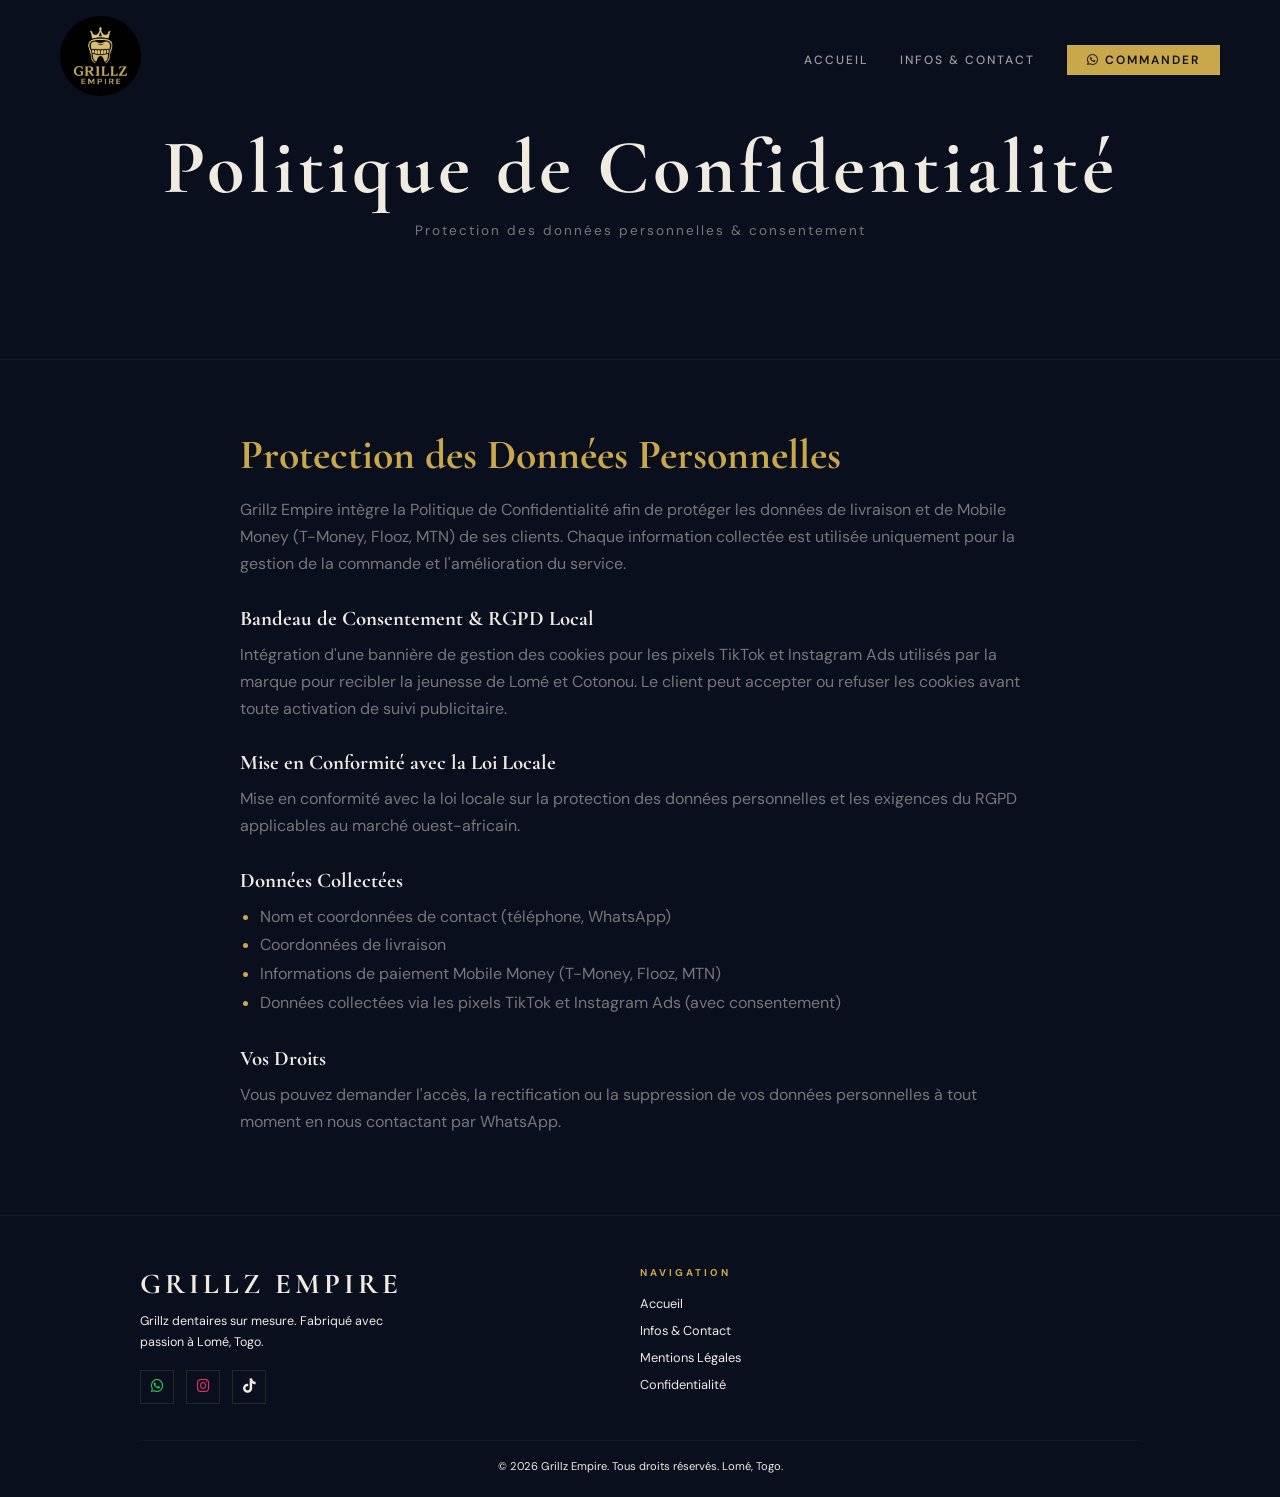
==== confidentialite.html @ 3dbfbb7f "Ajout pages legales et confidentialite + liens footer" ====
<!DOCTYPE html>
<html lang="fr">
<head>
  <meta charset="UTF-8">
  <meta name="viewport" content="width=device-width, initial-scale=1.0">
  <title>Politique de Confidentialité — Grillz Empire</title>
  <meta name="description" content="Politique de confidentialité et protection des données personnelles de Grillz Empire : données de livraison, Mobile Money (T-Money, Flooz, MTN), gestion des cookies et RGPD local.">
  <link rel="icon" type="image/webp" href="Nos-realisation/grillz-logo/logo.webp">
  <link href="https://fonts.googleapis.com/css2?family=Cormorant+Garamond:ital,wght@0,400;0,600;0,700;1,400&family=DM+Sans:wght@300;400;500;600&display=swap" rel="stylesheet">
  <link rel="stylesheet" href="https://cdnjs.cloudflare.com/ajax/libs/font-awesome/6.5.0/css/all.min.css">
  <link rel="stylesheet" href="style.css">
</head>
<body>

<nav id="navbar">
  <a href="index.html" class="nav-logo">
    <img src="Nos-realisation/grillz-logo/logo.webp" alt="Grillz Empire">
  </a>
  <ul class="nav-links">
    <li><a href="index.html">Accueil</a></li>
    <li><a href="contact.html">Infos &amp; Contact</a></li>
    <li><a href="https://wa.me/22871107392" class="nav-cta"><i class="fab fa-whatsapp"></i> Commander</a></li>
  </ul>
  <button class="hamburger" id="hamburger">
    <span></span><span></span><span></span>
  </button>
</nav>

<div class="mobile-menu" id="mobileMenu">
  <button class="mobile-close" id="mobileClose">&#10005;</button>
  <a href="index.html" class="mobile-link">Accueil</a>
  <a href="contact.html" class="mobile-link">Infos &amp; Contact</a>
  <a href="legal.html" class="mobile-link">Mentions Légales</a>
  <a href="confidentialite.html" class="mobile-link">Confidentialité</a>
  <a href="https://wa.me/22871107392" class="mobile-link">Commander</a>
</div>
<div class="mobile-overlay" id="mobileOverlay"></div>

<section class="page-hero">
  <div class="page-hero-content">
    <h1>Politique de Confidentialité</h1>
    <p>Protection des données personnelles &amp; consentement</p>
  </div>
</section>

<section class="legal-section">
  <div class="legal-inner">
    <div class="legal-block">
      <h2>Protection des Données Personnelles</h2>
      <p>Grillz Empire intègre la Politique de Confidentialité afin de protéger les données de livraison et de Mobile Money (T-Money, Flooz, MTN) de ses clients. Chaque information collectée est utilisée uniquement pour la gestion de la commande et l'amélioration du service.</p>

      <h3>Bandeau de Consentement &amp; RGPD Local</h3>
      <p>Intégration d'une bannière de gestion des cookies pour les pixels TikTok et Instagram Ads utilisés par la marque pour recibler la jeunesse de Lomé et Cotonou. Le client peut accepter ou refuser les cookies avant toute activation de suivi publicitaire.</p>

      <h3>Mise en Conformité avec la Loi Locale</h3>
      <p>Mise en conformité avec la loi locale sur la protection des données personnelles et les exigences du RGPD applicables au marché ouest-africain.</p>

      <h3>Données Collectées</h3>
      <ul class="legal-list">
        <li>Nom et coordonnées de contact (téléphone, WhatsApp)</li>
        <li>Coordonnées de livraison</li>
        <li>Informations de paiement Mobile Money (T-Money, Flooz, MTN)</li>
        <li>Données collectées via les pixels TikTok et Instagram Ads (avec consentement)</li>
      </ul>

      <h3>Vos Droits</h3>
      <p>Vous pouvez demander l'accès, la rectification ou la suppression de vos données personnelles à tout moment en nous contactant par WhatsApp.</p>
    </div>
  </div>
</section>

<footer>
  <div class="footer-inner">
    <div class="footer-brand">
      <span class="footer-logo">GRILLZ EMPIRE</span>
      <p>Grillz dentaires sur mesure. Fabriqué avec passion à Lomé, Togo.</p>
      <div class="footer-socials">
        <a href="https://wa.me/22871107392" target="_blank" aria-label="WhatsApp"><i class="fab fa-whatsapp"></i></a>
        <a href="https://www.instagram.com/grillz_empire" target="_blank" aria-label="Instagram"><i class="fab fa-instagram"></i></a>
        <a href="https://www.tiktok.com/@grillz.empire" target="_blank" aria-label="TikTok"><i class="fab fa-tiktok"></i></a>
      </div>
    </div>
    <div class="footer-nav">
      <h4>Navigation</h4>
      <a href="index.html">Accueil</a>
      <a href="contact.html">Infos &amp; Contact</a>
      <a href="legal.html">Mentions Légales</a>
      <a href="confidentialite.html">Confidentialité</a>
    </div>
  </div>
  <div class="footer-bottom">
    <p>© 2026 Grillz Empire. Tous droits réservés. Lomé, Togo.</p>
  </div>
</footer>

<script src="script.js"></script>
</body>
</html>
---- style.css ----
/* ============================================================
   GRILLZ EMPIRE — style.css
   ============================================================ */

:root {
  --gold:        #C9A84C;
  --gold-light:  #F0D080;
  --gold-dark:   #8B6914;
  --black:       #111111;
  --dark:        #181818;
  --dark2:       #202020;
  --dark3:       #272727;
  --white:       #F0EBE0;
  --grey:        #777;
  --grey2:       #444;
  --night-blue:  #0a0f1e;
  --night-blue2: #0d1428;
  --night-blue3: #111a30;
}

*, *::before, *::after { margin: 0; padding: 0; box-sizing: border-box; }
html { scroll-behavior: smooth; }
body { background: var(--black); color: var(--white); font-family: 'DM Sans', sans-serif; overflow-x: hidden; }
::-webkit-scrollbar { width: 3px; }
::-webkit-scrollbar-track { background: var(--black); }
::-webkit-scrollbar-thumb { background: var(--gold); }

/* ── NAV ── */
nav {
  position: fixed; top: 0; left: 0; right: 0; z-index: 1000;
  display: flex; align-items: center; justify-content: space-between;
  padding: 16px 60px; transition: all .4s;
}
nav.scrolled {
  background: rgba(10,15,30,.97);
  border-bottom: 1px solid rgba(201,168,76,.1);
  backdrop-filter: blur(12px);
  padding: 10px 60px;
}
.nav-logo img { height: 80px; width: auto; border-radius: 50%; }
.nav-links { display: flex; gap: 32px; list-style: none; }
.nav-links a {
  color: rgba(240,235,224,.65); text-decoration: none;
  font-size: .75rem; letter-spacing: 2px; text-transform: uppercase;
  font-weight: 500; transition: color .3s; position: relative; padding-bottom: 3px;
}
.nav-links a::after {
  content: ''; position: absolute; bottom: 0; left: 0;
  width: 0; height: 1px; background: var(--gold); transition: width .3s;
}
.nav-links a:hover, .nav-links a:hover::after { color: var(--gold); width: 100%; }
.nav-cta {
  background: var(--gold) !important; color: var(--black) !important;
  padding: 7px 20px !important; font-weight: 600 !important;
}
.nav-cta::after { display: none !important; }
.hamburger { display: none; flex-direction: column; gap: 5px; background: none; border: none; cursor: pointer; padding: 4px; z-index: 1001; }
.hamburger span { width: 22px; height: 2px; background: var(--gold); display: block; }

/* Mobile */
.mobile-menu {
  position: fixed; top: 0; right: -100%; width: 260px; height: 100vh;
  background: var(--night-blue2); z-index: 1100;
  display: flex; flex-direction: column; padding: 70px 36px 36px;
  gap: 24px; transition: right .4s cubic-bezier(.4,0,.2,1);
  border-left: 1px solid rgba(201,168,76,.08);
}
.mobile-menu.open { right: 0; }
.mobile-close { position: absolute; top: 18px; right: 18px; background: none; border: none; color: var(--grey); font-size: 1.1rem; cursor: pointer; }
.mobile-link { font-family: 'Cormorant Garamond', serif; font-size: 1.6rem; letter-spacing: 4px; color: var(--white); text-decoration: none; transition: color .3s; }
.mobile-link:hover { color: var(--gold); }
.mobile-overlay { position: fixed; inset: 0; background: rgba(0,0,0,.6); z-index: 1050; display: none; }
.mobile-overlay.show { display: block; }

/* ── HERO ── */
#hero {
  min-height: 100vh; display: flex; align-items: center; justify-content: center;
  position: relative; overflow: hidden; background: var(--black);
}
.hero-bg {
  position: absolute; inset: 0;
  background: radial-gradient(ellipse 70% 60% at 50% 55%, rgba(201,168,76,.07) 0%, transparent 70%);
}
.hero-video {
  position: absolute; inset: 0;
  width: 100%; height: 100%;
  object-fit: cover; z-index: 0;
  opacity: .45;
}
.hero-video-overlay {
  position: absolute; inset: 0; z-index: 1;
  background: linear-gradient(
    to bottom,
    rgba(17,17,17,.55) 0%,
    rgba(17,17,17,.35) 50%,
    rgba(17,17,17,.7) 100%
  );
}
#heroCanvas {
  position: absolute; inset: 0;
  width: 100%; height: 100%;
  pointer-events: none; z-index: 1;
}
.hero-particles { position: absolute; inset: 0; overflow: hidden; pointer-events: none; z-index: 1; }
.particle {
  position: absolute; border-radius: 50%; background: var(--gold); opacity: 0;
  animation: floatUp linear infinite;
}
@keyframes floatUp {
  0%   { transform: translateY(100vh) scale(0); opacity: 0; }
  10%  { opacity: .5; }
  90%  { opacity: .15; }
  100% { transform: translateY(-10vh) scale(1); opacity: 0; }
}
.hero-content { text-align: center; position: relative; z-index: 2; padding: 0 24px; max-width: 860px; }
.hero-tag {
  display: inline-block; font-size: .68rem; letter-spacing: 5px; text-transform: uppercase;
  color: var(--gold); margin-bottom: 20px; border: 1px solid rgba(201,168,76,.25); padding: 5px 18px;
  animation: fadeInDown .8s ease both;
}
.hero-title {
  font-family: 'Cormorant Garamond', serif; font-weight: 700;
  font-size: clamp(3.5rem, 12vw, 10rem);
  line-height: .9; letter-spacing: 2px; color: var(--white); margin-bottom: 18px;
}
.hero-title .line-1 {
  display: block;
  animation: slideInLeft .9s cubic-bezier(.16,1,.3,1) .2s both;
}
.hero-title span:not(.line-1) {
  background: linear-gradient(135deg, var(--gold-light), var(--gold), var(--gold-dark));
  -webkit-background-clip: text; -webkit-text-fill-color: transparent; display: block;
  animation: slideInRight .9s cubic-bezier(.16,1,.3,1) .35s both;
}

.hero-btns { display: flex; gap: 12px; justify-content: center; flex-wrap: wrap; margin-bottom: 32px; animation: fadeInUp .8s ease .65s both; }
.hero-badges { display: flex; gap: 12px; justify-content: center; flex-wrap: wrap; animation: fadeInUp .8s ease .8s both; }
.hero-badge {
  font-size: .65rem; letter-spacing: 1.5px; color: rgba(201,168,76,.7);
  border: 1px solid rgba(201,168,76,.15); padding: 5px 14px;
}
@keyframes fadeInDown { from{opacity:0;transform:translateY(-20px)} to{opacity:1;transform:translateY(0)} }
@keyframes fadeInUp   { from{opacity:0;transform:translateY(20px)}  to{opacity:1;transform:translateY(0)} }
@keyframes slideInLeft  { from{opacity:0;transform:translateX(-40px)} to{opacity:1;transform:translateX(0)} }
@keyframes slideInRight { from{opacity:0;transform:translateX(40px)}  to{opacity:1;transform:translateX(0)} }
.hero-scroll { position: absolute; bottom: 28px; left: 50%; transform: translateX(-50%); }
.scroll-dot { width: 5px; height: 5px; border-radius: 50%; background: var(--gold); animation: scrollBounce 2s ease infinite; }
@keyframes scrollBounce { 0%,100%{transform:translateY(0);opacity:.4} 50%{transform:translateY(10px);opacity:1} }

/* ── BOUTONS ── */
.btn-gold {
  display: inline-flex; align-items: center; gap: 8px;
  background: linear-gradient(135deg, var(--gold), var(--gold-dark));
  color: var(--black); border: none; padding: 14px 32px;
  font-size: .78rem; font-weight: 700; letter-spacing: 2px; text-transform: uppercase;
  text-decoration: none; cursor: pointer; transition: all .3s;
  clip-path: polygon(6px 0%, 100% 0%, calc(100% - 6px) 100%, 0% 100%);
}
.btn-gold:hover { transform: translateY(-2px); box-shadow: 0 10px 35px rgba(201,168,76,.3); }
.btn-outline {
  display: inline-flex; align-items: center; gap: 8px;
  border: 1px solid rgba(201,168,76,.4); color: var(--gold);
  padding: 14px 32px; font-size: .78rem; font-weight: 500;
  letter-spacing: 2px; text-transform: uppercase; text-decoration: none;
  cursor: pointer; transition: all .3s; background: transparent;
  clip-path: polygon(6px 0%, 100% 0%, calc(100% - 6px) 100%, 0% 100%);
}
.btn-outline:hover { background: rgba(201,168,76,.07); transform: translateY(-2px); }
.btn-full { width: 100%; justify-content: center; }

/* ── STATS ── */
#stats {
  padding: 44px 60px;
  background: var(--night-blue);
  border-top: 1px solid rgba(201,168,76,.08);
  border-bottom: 1px solid rgba(201,168,76,.08);
}
.stats-grid { display: grid; grid-template-columns: repeat(4,1fr); gap: 16px; max-width: 900px; margin: 0 auto; text-align: center; }
.stat-item { padding: 12px; }
.stat-num {
  font-family: 'Cormorant Garamond', serif; font-weight: 700; font-size: clamp(2.2rem,5vw,3.5rem);
  background: linear-gradient(135deg, var(--gold-light), var(--gold));
  -webkit-background-clip: text; -webkit-text-fill-color: transparent;
}
.stat-suf { font-family: 'Cormorant Garamond', serif; font-size: 1.3rem; color: var(--gold); margin-left: 2px; }
.stat-item p { color: var(--grey); font-size: .7rem; letter-spacing: 2px; text-transform: uppercase; margin-top: 5px; }

/* ── SECTIONS COMMUNES ── */
section { padding: 90px 60px; }
.section-header { text-align: center; margin-bottom: 50px; }
.section-tag { font-size: .62rem; letter-spacing: 5px; text-transform: uppercase; color: var(--gold); display: block; margin-bottom: 10px; }
.section-header h2 { font-family: 'Cormorant Garamond', serif; font-weight: 700; font-size: clamp(2.2rem,6vw,4.5rem); letter-spacing: 3px; line-height: 1; margin-bottom: 12px; }
.section-desc { color: var(--grey); font-size: .88rem; line-height: 1.7; margin-bottom: 18px; }
.gold-bar { width: 44px; height: 2px; background: linear-gradient(to right, var(--gold), transparent); margin: 0 auto; }

/* ── RÉALISATIONS ── */
#realisations { background: var(--night-blue2); }
.filter-tabs { display: flex; justify-content: center; gap: 8px; flex-wrap: wrap; margin-bottom: 36px; }
.tab {
  background: transparent; border: 1px solid rgba(201,168,76,.18);
  color: var(--grey); padding: 6px 18px; font-size: .7rem; letter-spacing: 2px;
  text-transform: uppercase; cursor: pointer; transition: all .3s; font-family: 'DM Sans', sans-serif;
}
.tab.active, .tab:hover { background: var(--gold); color: var(--black); border-color: var(--gold); }

/* Slider galerie */
.gallery-slider-wrap {
  overflow: hidden;
  position: relative;
  margin: 0 auto;
  max-width: 1100px;
  display: flex;
  flex-direction: column;
  gap: 8px;
}
.gallery-slider-wrap::before,
.gallery-slider-wrap::after {
  content: ''; position: absolute; top: 0; bottom: 0; width: 60px; z-index: 2; pointer-events: none;
}
.gallery-slider-wrap::before { left: 0; background: linear-gradient(to right, var(--night-blue2), transparent); }
.gallery-slider-wrap::after  { right: 0; background: linear-gradient(to left, var(--night-blue2), transparent); }

.gallery-track {
  display: flex;
  gap: 6px;
  width: max-content;
  animation: slideGallery 45s linear infinite;
}
.gallery-track-right { animation: slideGalleryReverse 45s linear infinite; }
.gallery-track:hover { animation-play-state: paused; }
@keyframes slideGallery {
  0%   { transform: translateX(0); }
  100% { transform: translateX(-50%); }
}
@keyframes slideGalleryReverse {
  0%   { transform: translateX(-50%); }
  100% { transform: translateX(0); }
}
.gallery-item {
  position: relative; overflow: hidden;
  width: 220px; height: 180px;
  flex-shrink: 0;
  background: var(--dark3); cursor: pointer;
}
.gallery-item img { width: 100%; height: 100%; object-fit: cover; transition: transform .5s; display: block; }
.gallery-item img.broken { display: none; }
.gallery-item-tall img { object-fit: contain; background: var(--dark3); }
.gallery-item:hover img { transform: scale(1.06); }
.gallery-overlay {
  position: absolute; inset: 0;
  background: linear-gradient(to top, rgba(8,8,8,.85) 0%, transparent 55%);
  opacity: 0; transition: opacity .4s; display: flex; align-items: flex-end; padding: 12px;
}
.gallery-item:hover .gallery-overlay { opacity: 1; }
.gallery-overlay h4 { font-family: 'Cormorant Garamond', serif; font-size: .95rem; letter-spacing: 2px; }
.gallery-overlay p { font-size: .65rem; color: var(--gold); }
.gallery-tag { position: absolute; top: 8px; left: 8px; color: var(--black); font-size: .55rem; font-weight: 700; letter-spacing: 2px; padding: 2px 7px; text-transform: uppercase; }
.gallery-tag-chrome { background: none; color: var(--white); }
.gallery-tag-gold   { background: none; color: var(--white); }
.gallery-tag-custom { background: none; color: var(--white); }
.gallery-placeholder { width: 100%; height: 100%; display: flex; align-items: center; justify-content: center; flex-direction: column; gap: 8px; background: var(--dark3); }
.gallery-placeholder span { font-size: 2rem; opacity: .2; }
.gallery-placeholder p { font-size: .62rem; color: var(--grey2); letter-spacing: 2px; text-transform: uppercase; }
.realisations-cta { text-align: center; margin-top: 40px; }

/* Grille "Voir plus" */
.gallery-toggle { text-align: center; margin-top: 24px; }
.gallery-grid {
  display: grid;
  grid-template-columns: repeat(3,1fr);
  gap: 3px;
  max-width: 1000px;
  margin: 24px auto 0;
}
.gallery-grid .gallery-item {
  width: 100%; height: auto;
  aspect-ratio: 4/3;
}

/* ── PROCESS ── */
#process { background: var(--night-blue); }
.process-steps {
  display: flex; align-items: flex-start; justify-content: center;
  gap: 0; max-width: 1100px; margin: 0 auto 40px; flex-wrap: wrap;
}
.process-step {
  flex: 1; min-width: 200px; text-align: center; padding: 32px 20px;
  background: var(--night-blue3); border: 1px solid rgba(201,168,76,.07);
  position: relative; transition: border-color .3s;
}
.process-step:hover { border-color: rgba(201,168,76,.25); }
.step-icon { font-size: 2rem; margin-bottom: 10px; }
.step-num-big {
  font-family: 'Cormorant Garamond', serif; font-size: 3.5rem;
  color: rgba(201,168,76,.1); line-height: 1; margin-bottom: 10px;
}
.process-step h3 { font-size: .85rem; font-weight: 600; letter-spacing: 1px; margin-bottom: 10px; color: var(--gold); }
.process-step p { font-size: .8rem; color: var(--grey); line-height: 1.6; }
.process-arrow { font-size: 1.5rem; color: rgba(201,168,76,.3); align-self: center; padding: 0 4px; }
.process-cta { text-align: center; }

/* ── PRIX ── */
#prix { background: var(--night-blue3); }
.prix-grid { display: grid; grid-template-columns: repeat(3,1fr); gap: 20px; max-width: 1000px; margin: 0 auto 20px; }
.prix-card {
  background: var(--night-blue2); border: 1px solid rgba(201,168,76,.1);
  padding: 36px 28px; text-align: center; position: relative;
  transition: all .3s; display: flex; flex-direction: column; gap: 20px;
}
.prix-card:hover { border-color: rgba(201,168,76,.3); transform: translateY(-4px); }
.prix-card-featured {
  border-color: rgba(201,168,76,.4);
  background: var(--night-blue);
  transform: scale(1.03);
}
.prix-card-featured:hover { transform: scale(1.03) translateY(-4px); }
.prix-badge {
  position: absolute; top: -12px; left: 50%; transform: translateX(-50%);
  background: var(--gold); color: var(--black);
  font-size: .65rem; font-weight: 700; letter-spacing: 2px; padding: 4px 14px;
  white-space: nowrap;
}
.prix-icon { font-size: 2.2rem; }
.prix-card h3 { font-family: 'Cormorant Garamond', serif; font-weight: 700; font-size: 1.6rem; letter-spacing: 3px; }
.prix-amount { display: flex; flex-direction: column; align-items: center; gap: 2px; }
.prix-from { font-size: .65rem; color: var(--grey); letter-spacing: 2px; text-transform: uppercase; }
.prix-val {
  font-family: 'Cormorant Garamond', serif; font-weight: 700; font-size: 3rem; letter-spacing: 2px;
  background: linear-gradient(135deg, var(--gold-light), var(--gold));
  -webkit-background-clip: text; -webkit-text-fill-color: transparent;
}
.prix-currency { font-size: .75rem; color: var(--gold); letter-spacing: 2px; }
.prix-features { list-style: none; display: flex; flex-direction: column; gap: 8px; flex: 1; }
.prix-features li { font-size: .8rem; color: var(--grey); }
.prix-note { text-align: center; font-size: .75rem; color: var(--grey2); max-width: 600px; margin: 0 auto; }

/* ── AVIS ── */
#avis { background: var(--night-blue2); }
.avis-rating { display: flex; align-items: center; gap: 8px; justify-content: center; margin-top: 12px; }
.avis-rating .stars { color: var(--gold); font-size: 1rem; }
.avis-rating strong { font-size: .95rem; }
.avis-rating span { color: var(--grey); font-size: .78rem; }
.reviews-wrapper { overflow: hidden; position: relative; margin-top: 40px; }
.reviews-wrapper::before,
.reviews-wrapper::after { content: ''; position: absolute; top: 0; bottom: 0; width: 80px; z-index: 2; pointer-events: none; }
.reviews-wrapper::before { left: 0; background: linear-gradient(to right, var(--night-blue2), transparent); }
.reviews-wrapper::after  { right: 0; background: linear-gradient(to left, var(--night-blue2), transparent); }
.reviews-track { display: flex; gap: 18px; width: max-content; animation: scrollReviews 35s linear infinite; }
.reviews-track:hover { animation-play-state: paused; }
@keyframes scrollReviews { 0%{transform:translateX(0)} 100%{transform:translateX(-50%)} }
.review-card {
  background: var(--night-blue3); border: 1px solid rgba(201,168,76,.07);
  padding: 22px; width: 290px; flex-shrink: 0; transition: border-color .3s;
}
.review-card:hover { border-color: rgba(201,168,76,.2); }
.review-stars { color: var(--gold); font-size: .85rem; margin-bottom: 10px; }
.review-text { font-family: 'Cormorant Garamond', serif; font-style: italic; font-size: .82rem; line-height: 1.7; color: #bbb; margin-bottom: 14px; }
.review-author { display: flex; align-items: center; gap: 10px; }
.review-avatar { width: 34px; height: 34px; border-radius: 50%; background: linear-gradient(135deg, var(--gold-dark), var(--gold)); display: flex; align-items: center; justify-content: center; font-family: 'Cormorant Garamond', serif; font-size: .95rem; color: var(--black); }
.review-name { font-size: .8rem; font-weight: 600; }
.review-loc  { font-size: .68rem; color: var(--grey); }

/* ── CONTACT ── */
#contact {
  background:
    linear-gradient(to bottom, rgba(10,15,30,.82) 0%, rgba(10,15,30,.88) 100%),
    url('Nos-realisation/video/contact.webp') center/cover no-repeat;
  position: relative;
}
.contact-layout { max-width: 1000px; margin: 0 auto; display: grid; grid-template-columns: 1.2fr 1fr; gap: 60px; }
.contact-main { display: flex; flex-direction: column; gap: 12px; }
.contact-big-btn {
  display: flex; align-items: center; gap: 16px;
  text-decoration: none; color: var(--white);
  padding: 20px 24px; border: 1px solid rgba(201,168,76,.15);
  transition: all .3s; background: var(--night-blue3);
}
.contact-big-btn:hover { border-color: var(--gold); background: var(--night-blue2); transform: translateX(4px); }
.contact-big-btn i { font-size: 1.6rem; color: #25d366; min-width: 28px; }
.contact-insta i { color: #e1306c; }
.contact-tiktok i { color: var(--white); }
.contact-big-btn strong { display: block; font-size: .88rem; margin-bottom: 3px; }
.contact-big-btn span { font-size: .75rem; color: var(--grey); }
.contact-big-btn .arrow { margin-left: auto; color: var(--grey); font-size: .9rem; }
.contact-info { display: flex; flex-direction: column; gap: 20px; }
.contact-info-item { display: flex; align-items: flex-start; gap: 14px; }
.contact-info-item span { font-size: 1.2rem; min-width: 26px; }
.contact-info-item strong { display: block; font-size: .82rem; margin-bottom: 3px; }
.contact-info-item p { font-size: .8rem; color: var(--grey); }
.contact-info-item small { font-size: .7rem; color: var(--grey2); }
.map-wrap {
  margin-top: 12px;
  border: 1px solid rgba(201,168,76,.15);
  overflow: hidden;
  width: 100%;
  max-width: 100%;
}
.map-wrap iframe {
  display: block;
  filter: grayscale(30%) contrast(1.1);
  width: 100% !important;
  max-width: 100%;
  height: 200px;
}

/* ── FOOTER ── */
footer { background: var(--night-blue); border-top: 1px solid rgba(201,168,76,.08); padding: 50px 60px 24px; }
.footer-inner { display: grid; grid-template-columns: 2fr 1fr 1fr; gap: 50px; max-width: 1000px; margin: 0 auto 36px; }
.footer-logo { font-family: 'Cormorant Garamond', serif; font-weight: 700; font-size: 1.8rem; letter-spacing: 4px; color: var(--white); display: block; margin-bottom: 10px; }
.footer-brand p { color: var(--white); font-size: .78rem; line-height: 1.7; max-width: 260px; margin-bottom: 16px; }
.footer-socials { display: flex; gap: 12px; }
.footer-socials a { width: 34px; height: 34px; border: 1px solid rgba(201,168,76,.15); display: flex; align-items: center; justify-content: center; text-decoration: none; font-size: .9rem; transition: all .3s; }
.footer-socials a:nth-child(1) { color: #25d366; }
.footer-socials a:nth-child(2) { color: #e1306c; }
.footer-socials a:nth-child(3) { color: var(--white); }
.footer-socials a:hover { border-color: var(--gold); color: var(--gold); }
.footer-nav { display: flex; flex-direction: column; gap: 10px; }
.footer-nav h4 { font-size: .62rem; letter-spacing: 3px; text-transform: uppercase; color: var(--gold); margin-bottom: 6px; }
.footer-nav a { text-decoration: none; color: var(--white); font-size: .8rem; transition: color .3s; }
.footer-nav a:hover { color: var(--gold); }
.footer-bottom { border-top: 1px solid rgba(201,168,76,.06); padding-top: 18px; text-align: center; max-width: 1000px; margin: 0 auto; }
.footer-bottom p { color: var(--white); font-size: .7rem; }

/* ── COLLABORATION ── */
#collab { background: var(--night-blue3); }
.collab-grid {
  display: grid; grid-template-columns: repeat(4,1fr);
  gap: 16px; max-width: 1000px; margin: 0 auto 40px;
}
.collab-card {
  background: var(--night-blue2); border: 1px solid rgba(201,168,76,.08);
  padding: 28px 20px; text-align: center; transition: all .3s;
}
.collab-card:hover { border-color: rgba(201,168,76,.3); transform: translateY(-4px); }
.collab-icon { font-size: 2rem; margin-bottom: 14px; }
.collab-card h3 { font-family: 'Cormorant Garamond', serif; font-weight: 700; font-size: 1.1rem; letter-spacing: 2px; color: var(--gold); margin-bottom: 10px; }
.collab-card p { font-size: .8rem; color: var(--grey); line-height: 1.6; }
.collab-cta { text-align: center; }
.collab-cta p { color: var(--grey); font-size: .85rem; margin-bottom: 16px; }

/* ── COLLAB FORM + VISUAL ── */
.collab-form-section {
  display: grid;
  grid-template-columns: 1fr 1.6fr;
  gap: 60px;
  max-width: 1000px;
  margin: 50px auto 0;
  align-items: center;
}

/* Image rotative */
.collab-visual {
  display: flex;
  flex-direction: column;
  align-items: center;
  gap: 18px;
}
.collab-spin-wrap {
  position: relative;
  width: 260px;
  height: 260px;
  display: flex;
  align-items: center;
  justify-content: center;
}
.collab-spin-ring {
  position: absolute;
  inset: 0;
  border-radius: 50%;
  border: 2px solid transparent;
  border-top-color: var(--gold);
  border-right-color: rgba(201,168,76,.3);
  animation: spinRing 4s linear infinite;
}
.collab-spin-ring::before {
  content: '';
  position: absolute;
  inset: 10px;
  border-radius: 50%;
  border: 1px solid transparent;
  border-bottom-color: var(--gold-light);
  border-left-color: rgba(201,168,76,.2);
  animation: spinRing 6s linear infinite reverse;
}
@keyframes spinRing {
  from { transform: rotate(0deg); }
  to   { transform: rotate(360deg); }
}
.collab-spin-img {
  width: 200px;
  height: 200px;
  object-fit: cover;
  border-radius: 50%;
  border: 2px solid rgba(201,168,76,.25);
  animation: floatImg 4s ease-in-out infinite;
  box-shadow: 0 0 40px rgba(201,168,76,.15);
}
@keyframes floatImg {
  0%, 100% { transform: translateY(0); }
  50%       { transform: translateY(-10px); }
}
.collab-visual-label {
  font-size: .65rem;
  letter-spacing: 4px;
  text-transform: uppercase;
  color: var(--gold);
  opacity: .7;
}

/* Formulaire */
.collab-form-wrap {
  background: var(--night-blue2);
  border: 1px solid rgba(201,168,76,.1);
  padding: 36px 32px;
}
.collab-form-title {
  font-family: 'Cormorant Garamond', serif; font-weight: 700;
  font-size: 1.8rem;
  letter-spacing: 3px;
  color: var(--white);
  margin-bottom: 6px;
}
.collab-form-sub {
  font-size: .78rem;
  color: var(--grey);
  margin-bottom: 24px;
}
.collab-form { display: flex; flex-direction: column; gap: 16px; }
.collab-form-row { display: grid; grid-template-columns: 1fr 1fr; gap: 14px; }
.collab-field { display: flex; flex-direction: column; gap: 6px; }
.collab-field label {
  font-size: .65rem;
  letter-spacing: 2px;
  text-transform: uppercase;
  color: var(--gold);
}
.collab-field input,
.collab-field select,
.collab-field textarea {
  background: var(--night-blue);
  border: 1px solid rgba(201,168,76,.15);
  color: var(--white);
  padding: 11px 14px;
  font-size: .82rem;
  font-family: 'DM Sans', sans-serif;
  outline: none;
  transition: border-color .3s;
  resize: none;
  appearance: none;
}
.collab-field input::placeholder,
.collab-field textarea::placeholder { color: var(--grey2); }
.collab-field input:focus,
.collab-field select:focus,
.collab-field textarea:focus { border-color: rgba(201,168,76,.5); }
.collab-field select option { background: var(--night-blue); color: var(--white); }
.collab-submit { width: 100%; justify-content: center; margin-top: 4px; }

/* ── LIGHTBOX ── */
.lightbox {
  position: fixed; inset: 0; z-index: 6000;
  background: rgba(0,0,0,.92);
  display: flex; align-items: center; justify-content: center;
  opacity: 0; pointer-events: none; transition: opacity .3s;
  padding: 40px;
}
.lightbox.open { opacity: 1; pointer-events: auto; }
.lightbox-close {
  position: absolute; top: 20px; right: 28px;
  background: none; border: none; color: var(--grey); font-size: 1.6rem;
  cursor: pointer; z-index: 10; transition: color .3s;
}
.lightbox-close:hover { color: var(--white); }
.lightbox-content {
  display: flex; gap: 36px; align-items: center;
  max-width: 900px; width: 100%;
}
.lightbox-image-wrap {
  flex: 1; min-width: 0;
  max-height: 75vh; overflow: hidden;
  border: 1px solid rgba(201,168,76,.15);
  position: relative;
}
.lightbox-image-wrap img {
  width: 100%; height: 100%; object-fit: contain; display: block;
  transition: transform .2s ease;
  cursor: zoom-in;
  user-select: none;
  -webkit-user-drag: none;
}
.lightbox-info { flex: 0 0 220px; }
.lightbox-tag {
  display: inline-block; font-size: .6rem; letter-spacing: 2px; text-transform: uppercase;
  font-weight: 700; padding: 3px 10px; margin-bottom: 12px;
}
.lightbox-tag.chrome { background: #C0C0C0; color: #000; }
.lightbox-tag.gold   { background: var(--gold); color: #000; }
.lightbox-tag.custom { background: #555; color: var(--white); }
.lightbox-info h3 { font-family: 'Cormorant Garamond', serif; font-size: 1.6rem; letter-spacing: 2px; margin-bottom: 8px; }
.lightbox-info p { color: var(--grey); font-size: .85rem; line-height: 1.6; }
.lightbox-counter { display: block; margin-top: 16px; font-size: .75rem; color: var(--grey2); letter-spacing: 2px; }
.lightbox-arrow {
  position: absolute; top: 50%; transform: translateY(-50%);
  background: rgba(201,168,76,.1); border: 1px solid rgba(201,168,76,.2);
  color: var(--gold); font-size: 2.2rem; width: 48px; height: 48px;
  display: flex; align-items: center; justify-content: center;
  cursor: pointer; z-index: 10; transition: all .3s; font-family: serif;
}
.lightbox-arrow:hover { background: rgba(201,168,76,.2); border-color: var(--gold); }
.lightbox-prev { left: 16px; }
.lightbox-next { right: 16px; }

@media (max-width: 768px) {
  .lightbox { padding: 20px; }
  .lightbox-content { flex-direction: column; gap: 20px; }
  .lightbox-info { flex: none; width: 100%; text-align: center; }
  .lightbox-image-wrap { max-height: 55vh; width: 100%; }
}

/* ── BOUTON WHATSAPP FLOTTANT ── */
.wa-float {
  position: fixed; bottom: 28px; left: 28px; z-index: 4000;
  width: 56px; height: 56px; border-radius: 50%;
  background: #25d366;
  display: flex; align-items: center; justify-content: center;
  font-size: 1.6rem; color: #fff; text-decoration: none;
  box-shadow: 0 4px 20px rgba(37,211,102,.4);
  transition: all .3s; animation: waPulse 2s ease infinite;
}
.wa-float:hover { transform: scale(1.1); box-shadow: 0 6px 28px rgba(37,211,102,.6); }
@keyframes waPulse {
  0%,100% { box-shadow: 0 4px 20px rgba(37,211,102,.4); }
  50%      { box-shadow: 0 4px 30px rgba(37,211,102,.7); }
}

/* ── COOKIE BANNER ── */
.cookie-banner {
  position: fixed;
  bottom: 0;
  left: 0;
  right: 0;
  z-index: 9999;
  background: var(--night-blue3);
  border-top: 1px solid rgba(201,168,76,.12);
  padding: 14px 24px;
  display: flex;
  align-items: center;
  justify-content: center;
  gap: 18px;
  flex-wrap: wrap;
  transform: translateY(100%);
  transition: transform .4s ease;
}
.cookie-banner.show { transform: translateY(0); }
.cookie-banner p {
  color: var(--grey);
  font-size: .78rem;
  line-height: 1.5;
  margin: 0;
}
.cookie-btns { display: flex; gap: 8px; flex-shrink: 0; }
.cookie-btn {
  padding: 7px 18px;
  font-size: .72rem;
  font-weight: 600;
  letter-spacing: 1px;
  text-transform: uppercase;
  border: none;
  cursor: pointer;
  font-family: 'DM Sans', sans-serif;
  transition: all .3s;
}
.cookie-accept { background: var(--gold); color: var(--black); }
.cookie-accept:hover { background: var(--gold-light); }
.cookie-refuse { background: transparent; color: var(--grey); border: 1px solid var(--grey2); }
.cookie-refuse:hover { color: var(--white); border-color: var(--grey); }

/* ── TOAST ── */
.toast { position: fixed; bottom: 24px; right: 24px; z-index: 5000; background: var(--gold); color: var(--black); padding: 11px 20px; font-weight: 700; font-size: .78rem; letter-spacing: 1px; transform: translateY(70px); opacity: 0; transition: all .4s cubic-bezier(.34,1.56,.64,1); }
.toast.show { transform: translateY(0); opacity: 1; }

/* ── PAGE HERO (pages secondaires) ── */
.page-hero {
  min-height: 40vh; display: flex; align-items: center; justify-content: center;
  text-align: center; background: var(--night-blue);
  border-bottom: 1px solid rgba(201,168,76,.08);
}
.page-hero h1 {
  font-family: 'Cormorant Garamond', serif;
  font-size: clamp(2.5rem, 6vw, 5rem); font-weight: 700; letter-spacing: 4px;
}
.page-hero p {
  color: var(--grey); font-size: .85rem; letter-spacing: 2px; margin-top: 8px;
}

/* ── PAGES LÉGALES ── */
.legal-section {
  padding: 70px 20px;
  background: var(--night-blue);
}
.legal-inner {
  max-width: 800px;
  margin: 0 auto;
}
.legal-block h2 {
  font-family: 'Cormorant Garamond', serif;
  font-size: clamp(1.8rem, 4vw, 2.6rem);
  color: var(--gold);
  margin-bottom: 16px;
}
.legal-block h3 {
  font-family: 'Cormorant Garamond', serif;
  font-size: 1.3rem;
  color: var(--white);
  margin: 28px 0 10px;
}
.legal-block p {
  color: var(--grey);
  line-height: 1.7;
  margin-bottom: 10px;
}
.legal-list {
  margin: 10px 0 10px 20px;
  color: var(--grey);
  line-height: 1.8;
}
.legal-list li::marker { color: var(--gold); }

/* ── ANIMATIONS ── */
.reveal-up { opacity: 0; transform: translateY(28px); transition: opacity .7s ease, transform .7s ease; }
.reveal-up.visible { opacity: 1; transform: translateY(0); }

/* ── RESPONSIVE ── */
@media (max-width: 1024px) {
  nav, nav.scrolled { padding: 14px 28px; }
  section { padding: 70px 28px; }
  #stats { padding: 36px 28px; }
  .prix-grid { grid-template-columns: 1fr 1fr; max-width: 700px; }
  .prix-card-featured { transform: none; }
  .prix-card-featured:hover { transform: translateY(-4px); }
  .collab-grid { grid-template-columns: repeat(2,1fr); }
  .collab-form-section { grid-template-columns: 1fr; gap: 36px; }
  .contact-layout { grid-template-columns: 1fr; gap: 36px; }
  .footer-inner { grid-template-columns: 1fr 1fr; }
}

@media (max-width: 768px) {
  nav, nav.scrolled { padding: 12px 20px; }
  .nav-links { display: none; }
  .hamburger { display: flex; }
  section { padding: 55px 20px; }
  #stats { padding: 28px 20px; }
  .stats-grid { grid-template-columns: repeat(2,1fr); gap: 10px; }
  .gallery-item { width: 180px; height: 150px; }
  .process-steps { flex-direction: column; gap: 0; }
  .process-step { min-width: unset; width: 100%; }
  .process-arrow { transform: rotate(90deg); align-self: center; padding: 8px 0; }
  .prix-grid { grid-template-columns: 1fr; max-width: 380px; }
  .collab-grid { grid-template-columns: repeat(2,1fr); }
  .collab-form-section { grid-template-columns: 1fr; gap: 28px; }
  .collab-form-row { grid-template-columns: 1fr; }
  .collab-spin-wrap { width: 200px; height: 200px; }
  .collab-spin-img { width: 155px; height: 155px; }
  .contact-layout { grid-template-columns: 1fr; gap: 30px; }
  .footer-inner { grid-template-columns: 1fr; gap: 28px; }
  .footer-brand p { max-width: 100%; }
  .contact-big-btn { padding: 16px 18px; }
  .contact-big-btn i { font-size: 1.3rem; }
  .map-wrap iframe { height: 160px; }
}

@media (max-width: 480px) {
  section { padding: 48px 16px; }
  #stats { padding: 24px 16px; }
  .stats-grid { grid-template-columns: repeat(2,1fr); gap: 8px; }
  .gallery-item { width: 150px; height: 130px; }
  .hero-btns { flex-direction: column; align-items: stretch; }
  .hero-btns a { text-align: center; justify-content: center; }
  .hero-badges { flex-direction: column; align-items: center; gap: 8px; }
  .hero-badge { font-size: .6rem; }
  .collab-grid { grid-template-columns: 1fr; }
  .prix-grid { max-width: 100%; }
  .filter-tabs { gap: 6px; }
  .tab { padding: 5px 12px; font-size: .65rem; }
  .process-step { padding: 24px 16px; }
  .contact-big-btn { flex-wrap: wrap; gap: 10px; }
  .contact-big-btn .arrow { display: none; }
  .footer-inner { gap: 24px; }
  .footer-nav { gap: 8px; }
  .nav-logo img { height: 48px; }
}
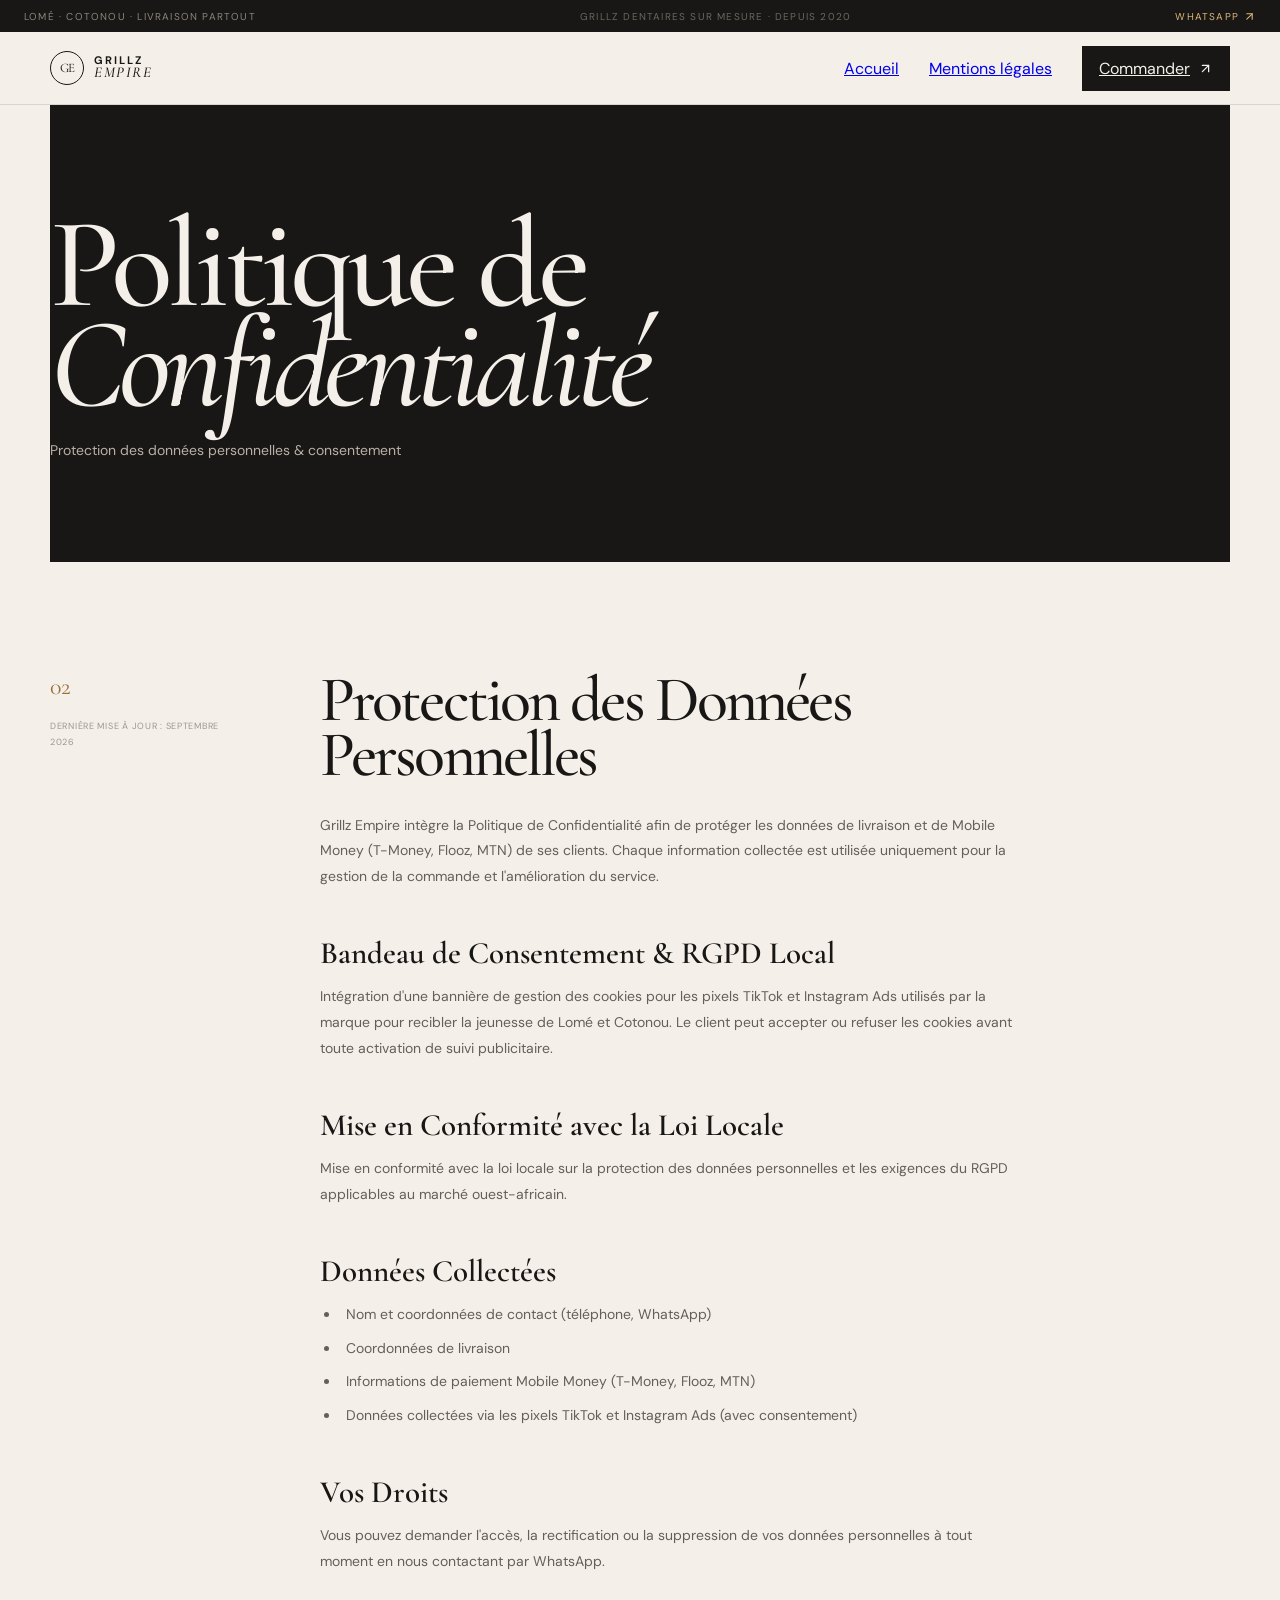
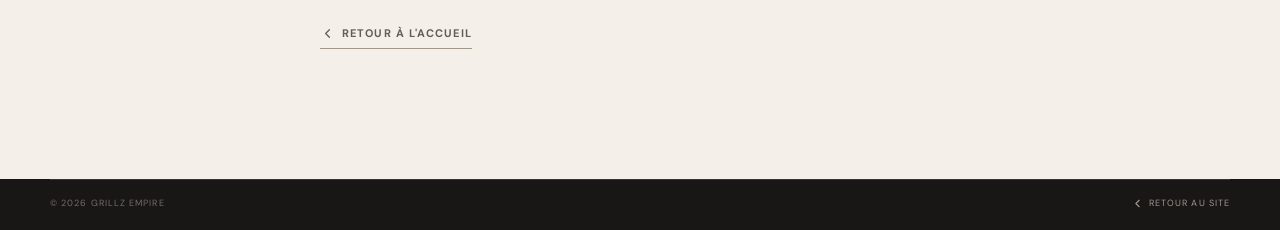
==== commit 942d2a00: "Mise a jour legal.html et confidentialite.html au nouveau design + suppression ancien style.css" ====
--- a/confidentialite.html
+++ b/confidentialite.html
@@ -1,98 +1,85 @@
-<!DOCTYPE html>
+<!doctype html>
 <html lang="fr">
-<head>
-  <meta charset="UTF-8">
-  <meta name="viewport" content="width=device-width, initial-scale=1.0">
-  <title>Politique de Confidentialité — Grillz Empire</title>
-  <meta name="description" content="Politique de confidentialité et protection des données personnelles de Grillz Empire : données de livraison, Mobile Money (T-Money, Flooz, MTN), gestion des cookies et RGPD local.">
-  <link rel="icon" type="image/webp" href="Nos-realisation/grillz-logo/logo.webp">
-  <link href="https://fonts.googleapis.com/css2?family=Cormorant+Garamond:ital,wght@0,400;0,600;0,700;1,400&family=DM+Sans:wght@300;400;500;600&display=swap" rel="stylesheet">
-  <link rel="stylesheet" href="https://cdnjs.cloudflare.com/ajax/libs/font-awesome/6.5.0/css/all.min.css">
-  <link rel="stylesheet" href="style.css">
-</head>
-<body>
+  <head>
+    <meta charset="UTF-8" />
+    <meta name="viewport" content="width=device-width, initial-scale=1.0, maximum-scale=1" />
+    <title>Politique de Confidentialité — Grillz Empire</title>
+    <meta name="description" content="Politique de confidentialité et protection des données personnelles de Grillz Empire : données de livraison, Mobile Money (T-Money, Flooz, MTN), gestion des cookies et RGPD local.">
+    <link rel="icon" type="image/webp" href="Nos-realisation/grillz-logo/logo.webp" />
+    <link rel="stylesheet" href="css/style.css" />
+  </head>
+  <body>
+    <div class="info-page">
+      <div class="topline">
+        <span>Lomé · Cotonou · Livraison partout</span>
+        <span class="topline-center">Grillz dentaires sur mesure · Depuis 2020</span>
+        <a href="https://wa.me/22871107392?text=Bonjour%20Grillz%20Empire%2C%20je%20voudrais%20commander%20une%20grillz." target="_blank" rel="noreferrer">WhatsApp <svg xmlns="http://www.w3.org/2000/svg" width="13" height="13" viewBox="0 0 24 24" fill="none" stroke="currentColor" stroke-width="2" stroke-linecap="round" stroke-linejoin="round"><path d="M7 17L17 7"/><path d="M7 7h10v10"/></svg></a>
+      </div>
 
-<nav id="navbar">
-  <a href="index.html" class="nav-logo">
-    <img src="Nos-realisation/grillz-logo/logo.webp" alt="Grillz Empire">
-  </a>
-  <ul class="nav-links">
-    <li><a href="index.html">Accueil</a></li>
-    <li><a href="contact.html">Infos &amp; Contact</a></li>
-    <li><a href="https://wa.me/22871107392" class="nav-cta"><i class="fab fa-whatsapp"></i> Commander</a></li>
-  </ul>
-  <button class="hamburger" id="hamburger">
-    <span></span><span></span><span></span>
-  </button>
-</nav>
+      <header class="nav-wrap">
+        <nav class="nav container" aria-label="Navigation principale">
+          <a href="index.html" class="wordmark info-nav-button">
+            <span class="wordmark-mark">GE</span>
+            <span class="wordmark-text">GRILLZ<br /><em>EMPIRE</em></span>
+          </a>
+          <div class="nav-links">
+            <a href="index.html">Accueil</a>
+            <a href="legal.html">Mentions légales</a>
+            <a href="https://wa.me/22871107392?text=Bonjour%20Grillz%20Empire%2C%20je%20voudrais%20commander%20une%20grillz." target="_blank" rel="noreferrer" class="nav-cta">Commander <svg xmlns="http://www.w3.org/2000/svg" width="15" height="15" viewBox="0 0 24 24" fill="none" stroke="currentColor" stroke-width="2" stroke-linecap="round" stroke-linejoin="round"><path d="M7 17L17 7"/><path d="M7 7h10v10"/></svg></a>
+          </div>
+          <button id="menu-toggle" class="menu-toggle" aria-label="Ouvrir le menu">
+            <svg xmlns="http://www.w3.org/2000/svg" width="22" height="22" viewBox="0 0 24 24" fill="none" stroke="currentColor" stroke-width="2" stroke-linecap="round" stroke-linejoin="round"><line x1="4" x2="20" y1="12" y2="12"/><line x1="4" x2="20" y1="6" y2="6"/><line x1="4" x2="20" y1="18" y2="18"/></svg>
+          </button>
+        </nav>
+      </header>
 
-<div class="mobile-menu" id="mobileMenu">
-  <button class="mobile-close" id="mobileClose">&#10005;</button>
-  <a href="index.html" class="mobile-link">Accueil</a>
-  <a href="contact.html" class="mobile-link">Infos &amp; Contact</a>
-  <a href="legal.html" class="mobile-link">Mentions Légales</a>
-  <a href="confidentialite.html" class="mobile-link">Confidentialité</a>
-  <a href="https://wa.me/22871107392" class="mobile-link">Commander</a>
-</div>
-<div class="mobile-overlay" id="mobileOverlay"></div>
+      <div class="info-hero container">
+        <h1>Politique de<br /><em>Confidentialité</em></h1>
+        <p>Protection des données personnelles &amp; consentement</p>
+      </div>
 
-<section class="page-hero">
-  <div class="page-hero-content">
-    <h1>Politique de Confidentialité</h1>
-    <p>Protection des données personnelles &amp; consentement</p>
-  </div>
-</section>
+      <div class="info-content container">
+        <aside class="info-aside">
+          <span>02</span>
+          <p>Dernière mise à jour : Septembre 2026</p>
+        </aside>
+        <article class="info-article">
+          <h2>Protection des Données<br />Personnelles</h2>
+          <p>Grillz Empire intègre la Politique de Confidentialité afin de protéger les données de livraison et de Mobile Money (T-Money, Flooz, MTN) de ses clients. Chaque information collectée est utilisée uniquement pour la gestion de la commande et l'amélioration du service.</p>
 
-<section class="legal-section">
-  <div class="legal-inner">
-    <div class="legal-block">
-      <h2>Protection des Données Personnelles</h2>
-      <p>Grillz Empire intègre la Politique de Confidentialité afin de protéger les données de livraison et de Mobile Money (T-Money, Flooz, MTN) de ses clients. Chaque information collectée est utilisée uniquement pour la gestion de la commande et l'amélioration du service.</p>
+          <h3>Bandeau de Consentement &amp; RGPD Local</h3>
+          <p>Intégration d'une bannière de gestion des cookies pour les pixels TikTok et Instagram Ads utilisés par la marque pour recibler la jeunesse de Lomé et Cotonou. Le client peut accepter ou refuser les cookies avant toute activation de suivi publicitaire.</p>
 
-      <h3>Bandeau de Consentement &amp; RGPD Local</h3>
-      <p>Intégration d'une bannière de gestion des cookies pour les pixels TikTok et Instagram Ads utilisés par la marque pour recibler la jeunesse de Lomé et Cotonou. Le client peut accepter ou refuser les cookies avant toute activation de suivi publicitaire.</p>
+          <h3>Mise en Conformité avec la Loi Locale</h3>
+          <p>Mise en conformité avec la loi locale sur la protection des données personnelles et les exigences du RGPD applicables au marché ouest-africain.</p>
 
-      <h3>Mise en Conformité avec la Loi Locale</h3>
-      <p>Mise en conformité avec la loi locale sur la protection des données personnelles et les exigences du RGPD applicables au marché ouest-africain.</p>
+          <h3>Données Collectées</h3>
+          <ul>
+            <li>Nom et coordonnées de contact (téléphone, WhatsApp)</li>
+            <li>Coordonnées de livraison</li>
+            <li>Informations de paiement Mobile Money (T-Money, Flooz, MTN)</li>
+            <li>Données collectées via les pixels TikTok et Instagram Ads (avec consentement)</li>
+          </ul>
 
-      <h3>Données Collectées</h3>
-      <ul class="legal-list">
-        <li>Nom et coordonnées de contact (téléphone, WhatsApp)</li>
-        <li>Coordonnées de livraison</li>
-        <li>Informations de paiement Mobile Money (T-Money, Flooz, MTN)</li>
-        <li>Données collectées via les pixels TikTok et Instagram Ads (avec consentement)</li>
-      </ul>
+          <h3>Vos Droits</h3>
+          <p>Vous pouvez demander l'accès, la rectification ou la suppression de vos données personnelles à tout moment en nous contactant par WhatsApp.</p>
 
-      <h3>Vos Droits</h3>
-      <p>Vous pouvez demander l'accès, la rectification ou la suppression de vos données personnelles à tout moment en nous contactant par WhatsApp.</p>
+          <a class="info-action underlined-link" href="index.html">
+            <svg xmlns="http://www.w3.org/2000/svg" width="15" height="15" viewBox="0 0 24 24" fill="none" stroke="currentColor" stroke-width="2" stroke-linecap="round" stroke-linejoin="round"><path d="m15 18-6-6 6-6"/></svg>
+            Retour à l'accueil
+          </a>
+        </article>
+      </div>
+
+      <footer class="footer info-footer">
+        <div class="container footer-bottom">
+          <span>© 2026 Grillz Empire</span>
+          <a href="index.html">
+            <svg xmlns="http://www.w3.org/2000/svg" width="13" height="13" viewBox="0 0 24 24" fill="none" stroke="currentColor" stroke-width="2" stroke-linecap="round" stroke-linejoin="round"><path d="m15 18-6-6 6-6"/></svg>
+            Retour au site
+          </a>
+        </div>
+      </footer>
     </div>
-  </div>
-</section>
-
-<footer>
-  <div class="footer-inner">
-    <div class="footer-brand">
-      <span class="footer-logo">GRILLZ EMPIRE</span>
-      <p>Grillz dentaires sur mesure. Fabriqué avec passion à Lomé, Togo.</p>
-      <div class="footer-socials">
-        <a href="https://wa.me/22871107392" target="_blank" aria-label="WhatsApp"><i class="fab fa-whatsapp"></i></a>
-        <a href="https://www.instagram.com/grillz_empire" target="_blank" aria-label="Instagram"><i class="fab fa-instagram"></i></a>
-        <a href="https://www.tiktok.com/@grillz.empire" target="_blank" aria-label="TikTok"><i class="fab fa-tiktok"></i></a>
-      </div>
-    </div>
-    <div class="footer-nav">
-      <h4>Navigation</h4>
-      <a href="index.html">Accueil</a>
-      <a href="contact.html">Infos &amp; Contact</a>
-      <a href="legal.html">Mentions Légales</a>
-      <a href="confidentialite.html">Confidentialité</a>
-    </div>
-  </div>
-  <div class="footer-bottom">
-    <p>© 2026 Grillz Empire. Tous droits réservés. Lomé, Togo.</p>
-  </div>
-</footer>
-
-<script src="script.js"></script>
-</body>
-</html>
+  </body>
+</html>
--- a/css/style.css
+++ b/css/style.css
@@ -0,0 +1,340 @@
+@import url("https://fonts.googleapis.com/css2?family=Cormorant+Garamond:ital,wght@0,400;0,500;0,600;1,400;1,500;1,600&family=DM+Sans:wght@400;500;600;700&display=swap");
+
+:root {
+  --radius: 0.2rem;
+  --background: #f4f0e9;
+  --foreground: #181716;
+  --card: #fffdfa;
+  --card-foreground: #181716;
+  --popover: #fffdfa;
+  --popover-foreground: #181716;
+  --primary: #181716;
+  --primary-foreground: #f4f0e9;
+  --muted: #e9e2d8;
+  --muted-foreground: #716b63;
+  --accent: #c89b54;
+  --accent-foreground: #181716;
+  --border: #d8d0c4;
+  --input: #d8d0c4;
+  --ring: #c89b54;
+}
+
+* { box-sizing: border-box; }
+html { scroll-behavior: smooth; }
+body { margin: 0; background: var(--background); color: var(--foreground); font-family: "DM Sans", sans-serif; overflow-x: hidden; }
+button, input, select { font: inherit; }
+button { cursor: pointer; }
+button:focus-visible, a:focus-visible, input:focus-visible, select:focus-visible { outline: 2px solid #c89b54; outline-offset: 4px; }
+
+.site-shell { background: #f4f0e9; }
+.container { width: min(1180px, calc(100% - 48px)); margin: 0 auto; }
+.topline { min-height: 32px; padding: 0 24px; display: flex; align-items: center; justify-content: space-between; gap: 20px; color: #8d857b; background: #181716; font-size: 10px; letter-spacing: .12em; text-transform: uppercase; }
+.topline a { color: #d9b779; display: inline-flex; align-items: center; gap: 4px; text-decoration: none; }
+.topline-center { opacity: .72; }
+.nav-wrap { position: sticky; top: 0; z-index: 100; background: #f4f0e9; border-bottom: 1px solid rgba(24,23,22,.12); transition: background .3s ease, box-shadow .3s ease; }
+.nav-wrap.scrolled { background: rgba(244,240,233,.97); backdrop-filter: blur(10px); box-shadow: 0 2px 16px rgba(24,23,22,.06); }
+.nav { min-height: 72px; display: flex; align-items: center; justify-content: space-between; }
+.wordmark { display: flex; align-items: center; gap: 10px; color: inherit; border: 0; background: transparent; padding: 0; text-align: left; text-decoration: none; }
+.wordmark-mark { width: 34px; height: 34px; display: grid; place-items: center; border: 1px solid currentColor; border-radius: 50%; font-family: "Cormorant Garamond", serif; font-size: 13px; letter-spacing: -.07em; }
+.wordmark-text { font-family: "DM Sans", sans-serif; font-size: 11px; font-weight: 700; line-height: .9; letter-spacing: .18em; }
+.wordmark-text em { font-family: "Cormorant Garamond", serif; font-size: 15px; font-style: italic; font-weight: 500; letter-spacing: .1em; }
+.nav-links { display: flex; align-items: center; gap: 30px; }
+.nav-links button { color: #625d55; border: 0; background: transparent; font-size: 12px; letter-spacing: .07em; transition: color .2s ease; }
+.nav-links button:hover { color: #181716; }
+.nav-links .nav-cta { display: inline-flex; align-items: center; gap: 8px; padding: 12px 17px; color: #f4f0e9; background: #181716; }
+.nav-links .nav-cta:hover { color: #d9b779; }
+.menu-toggle { display: none; border: 0; background: transparent; color: #181716; }
+
+.hero { position: relative; min-height: 520px; display: grid; grid-template-columns: 1.02fr .98fr; align-items: center; gap: 50px; padding-top: 40px; padding-bottom: 60px; }
+.hero-copy { position: relative; z-index: 1; padding-bottom: 6px; }
+.eyebrow { display: flex; align-items: center; gap: 10px; margin: 0 0 22px; color: #9b713b; font-size: 10px; font-weight: 700; letter-spacing: .18em; text-transform: uppercase; }
+.eyebrow-line { width: 28px; height: 1px; display: inline-block; background: currentColor; }
+h1, h2, h3, p { margin-top: 0; }
+h1, h2 { font-family: "Cormorant Garamond", serif; font-weight: 500; letter-spacing: -.045em; }
+h1 { margin-bottom: 18px; color: #181716; font-size: clamp(48px, 6vw, 88px); line-height: .85; }
+h1 span, h2 em, blockquote em { color: #9b713b; font-style: italic; }
+.hero-intro { max-width: 360px; margin-bottom: 26px; color: #716b63; font-size: 14px; line-height: 1.7; }
+.hero-actions { display: flex; align-items: center; gap: 26px; }
+.button { display: inline-flex; align-items: center; justify-content: center; gap: 10px; border: 0; padding: 13px 18px; font-size: 10px; font-weight: 700; letter-spacing: .1em; text-transform: uppercase; transition: transform .18s ease, background .18s ease, color .18s ease; text-decoration: none; }
+.button:active, .piece-arrow:active { transform: scale(.97); }
+.button-dark { background: #181716; color: #f4f0e9; }
+.button-dark:hover { background: #9b713b; }
+.button-light { background: #f4f0e9; color: #181716; }
+.button-light:hover { background: #d9b779; }
+.button-gold { width: 100%; background: #c89b54; color: #181716; }
+.button-gold:hover { background: #e0bc7e; }
+.text-button, .underlined-link { display: inline-flex; align-items: center; gap: 7px; border: 0; background: transparent; color: #625d55; padding: 0; font-size: 11px; font-weight: 700; letter-spacing: .1em; text-transform: uppercase; text-decoration: none; }
+.text-button:hover, .underlined-link:hover { color: #9b713b; }
+.hero-proof { display: flex; align-items: center; gap: 12px; margin-top: 32px; }
+.avatar-stack { display: flex; }
+.avatar-stack span { width: 25px; height: 25px; display: grid; place-items: center; margin-right: -7px; border: 2px solid #f4f0e9; border-radius: 50%; color: #f4f0e9; background: #8c6a45; font-size: 9px; }
+.avatar-stack span:nth-child(2) { background: #59616a; }
+.avatar-stack span:nth-child(3) { background: #222; }
+.avatar-stack span:nth-child(4) { background: #c89b54; color: #181716; }
+.stars { display: flex; gap: 2px; color: #b38242; }
+.hero-proof p { margin: 4px 0 0; color: #8d857b; font-size: 10px; letter-spacing: .04em; }
+.hero-visual { position: relative; width: min(100%, 420px); justify-self: end; }
+.hero-image-frame { position: relative; width: 80%; margin-left: auto; overflow: hidden; aspect-ratio: 3/4; background: #201d19; }
+.hero-image-frame::after { position: absolute; inset: 0; background: linear-gradient(145deg, rgba(255,255,255,.04), transparent 50%); content: ""; pointer-events: none; }
+.hero-image-frame img { width: 100%; height: 100%; display: block; object-fit: cover; object-position: center 25%; transition: transform .6s cubic-bezier(.23,1,.32,1); }
+.hero-visual:hover .hero-image-frame img { transform: scale(1.035); }
+.hero-note { position: absolute; left: 0; bottom: 28px; display: grid; grid-template-columns: 24px 1fr 14px; align-items: center; gap: 8px; width: 170px; padding: 12px 13px; border: 1px solid rgba(24,23,22,.2); background: rgba(244,240,233,.94); color: #3a342d; font-size: 9px; line-height: 1.4; letter-spacing: .08em; text-transform: uppercase; }
+.note-number { align-self: start; color: #9b713b; font-size: 10px; }
+.hero-stamp { position: absolute; right: -20px; top: 26px; width: 78px; height: 78px; display: flex; flex-direction: column; align-items: center; justify-content: center; gap: 5px; border: 1px solid #c89b54; border-radius: 50%; color: #9b713b; font-size: 6px; letter-spacing: .15em; line-height: 1.3; text-align: center; transform: rotate(13deg); }
+.hero-stamp strong { font-size: 15px; font-weight: 400; }
+.hero-scroll { position: absolute; bottom: 28px; left: 0; display: flex; align-items: center; gap: 12px; color: #9d968d; font-size: 9px; letter-spacing: .15em; text-transform: uppercase; transform: rotate(-90deg) translateX(-100%); transform-origin: left top; }
+.scroll-line { width: 42px; height: 1px; background: #b6aea3; }
+.marquee { overflow: hidden; border-top: 1px solid rgba(24,23,22,.12); border-bottom: 1px solid rgba(24,23,22,.12); background: #e9e2d8; }
+.marquee-track { display: flex; align-items: center; justify-content: space-around; gap: 36px; min-width: max-content; padding: 13px 0; color: #6c645b; font-size: 10px; font-weight: 700; letter-spacing: .22em; }
+.marquee-track i { color: #b38242; font-style: normal; font-size: 13px; }
+.section { padding-top: 80px; padding-bottom: 80px; }
+.section-heading { display: flex; align-items: end; justify-content: space-between; gap: 40px; margin-bottom: 40px; }
+.section-heading h2 { margin: 0; font-size: clamp(40px, 5vw, 62px); line-height: .85; }
+.section-heading-side { max-width: 290px; margin: 0 0 2px; color: #716b63; font-size: 14px; line-height: 1.65; }
+.section-heading-side p { margin-bottom: 24px; }
+.underlined-link { padding-bottom: 7px; border-bottom: 1px solid #a39789; }
+.piece-grid { display: grid; grid-template-columns: 1fr 1.06fr 1fr; gap: 21px; }
+.piece-card:nth-child(2) { transform: translateY(38px); }
+.piece-image { position: relative; overflow: hidden; aspect-ratio: 1/1; background: #24211e; }
+.piece-image img { width: 100%; height: 100%; display: block; object-fit: cover; transition: transform .5s cubic-bezier(.23,1,.32,1); }
+.piece-card:first-child .piece-image img { object-position: center 30%; }
+.piece-card:nth-child(2) .piece-image img { object-position: center 20%; }
+.piece-card:nth-child(3) .piece-image img { object-position: center 40%; }
+.piece-card:hover .piece-image img { transform: scale(1.04); }
+.piece-tag { position: absolute; top: 14px; left: 14px; padding: 7px 9px; color: #f4f0e9; background: rgba(24,23,22,.73); font-size: 9px; letter-spacing: .12em; text-transform: uppercase; }
+.piece-arrow { position: absolute; right: 12px; bottom: 12px; width: 36px; height: 36px; display: grid; place-items: center; border: 0; color: #181716; background: #d9b779; transition: transform .2s ease, background .2s ease; text-decoration: none; }
+.piece-arrow:hover { transform: rotate(45deg); background: #f4f0e9; }
+.piece-meta { display: flex; justify-content: space-between; gap: 12px; padding-top: 18px; }
+.piece-meta h3 { margin: 0 0 4px; font-family: "Cormorant Garamond", serif; font-size: 20px; font-weight: 600; }
+.piece-meta p, .piece-meta strong { margin: 0; color: #8d857b; font-size: 10px; font-weight: 400; letter-spacing: .08em; text-transform: uppercase; }
+.piece-meta strong { padding-top: 5px; color: #9b713b; text-align: right; }
+.section-dark { color: #f4f0e9; background: #181716; }
+.manifesto { display: grid; grid-template-columns: 1.03fr .97fr; min-height: 400px; }
+.manifesto-image { position: relative; min-height: 350px; overflow: hidden; }
+.manifesto-image img { width: 100%; height: 100%; display: block; object-fit: cover; }
+.image-caption { position: absolute; left: 30px; bottom: 27px; color: #f4f0e9; font-size: 12px; line-height: 1.55; letter-spacing: .08em; text-transform: uppercase; }
+.image-caption span { color: #d9b779; font-size: 9px; }
+.manifesto-copy { display: flex; flex-direction: column; justify-content: center; max-width: 570px; padding: 45px 9% 45px 12%; }
+.eyebrow-light { color: #d9b779; }
+.manifesto-copy h2 { margin-bottom: 24px; color: #f4f0e9; font-size: clamp(42px, 4.5vw, 62px); line-height: .85; }
+.manifesto-copy > p:not(.eyebrow) { max-width: 420px; color: #b9b0a6; font-size: 14px; line-height: 1.8; }
+.manifesto-copy .button { align-self: flex-start; margin-top: 20px; }
+.process { padding-bottom: 96px; }
+.step-grid { display: grid; grid-template-columns: repeat(3, 1fr); gap: 22px; }
+.step-card { position: relative; min-height: 200px; padding: 22px 22px 26px; border-top: 1px solid #b9afa1; }
+.step-top { display: flex; justify-content: space-between; color: #9b713b; }
+.step-top span { font-family: "Cormorant Garamond", serif; font-size: 20px; }
+.step-top svg { color: #9b713b; }
+.step-card h3 { margin: 36px 0 10px; font-family: "Cormorant Garamond", serif; font-size: 28px; font-weight: 500; }
+.step-card p { max-width: 290px; margin: 0; color: #716b63; font-size: 13px; line-height: 1.65; }
+.step-rule { position: absolute; right: 24px; bottom: 29px; left: 24px; height: 1px; background: #d8d0c4; }
+.quote-section { padding-top: 60px; padding-bottom: 155px; text-align: center; }
+.quote-mark { margin-bottom: -10px; color: #c89b54; font-family: "Cormorant Garamond", serif; font-size: 91px; line-height: .7; }
+blockquote { margin: 0; font-family: "Cormorant Garamond", serif; font-size: clamp(42px, 5.5vw, 71px); line-height: .88; letter-spacing: -.04em; }
+.quote-byline { display: flex; align-items: center; justify-content: center; gap: 11px; margin-top: 32px; color: #8d857b; font-size: 10px; letter-spacing: .12em; text-transform: uppercase; }
+.byline-line { width: 25px; height: 1px; background: #b38242; }
+.booking { padding-top: 0; }
+.booking-card { display: grid; grid-template-columns: .93fr 1.07fr; color: #f4f0e9; background: #292521; }
+.booking-info { padding: 50px 12% 48px; background: #292521; }
+.booking-info h2 { margin-bottom: 20px; color: #f4f0e9; font-size: clamp(40px, 4.5vw, 58px); line-height: .85; }
+.booking-info > p:not(.eyebrow) { max-width: 345px; color: #b9b0a6; font-size: 14px; line-height: 1.75; }
+.contact-list { display: flex; flex-direction: column; gap: 13px; margin-top: 43px; color: #d9b779; font-size: 11px; letter-spacing: .07em; }
+.contact-list span { display: flex; align-items: center; gap: 10px; }
+.contact-list svg { color: #9b713b; }
+.booking-form-wrap { padding: 50px 12%; background: #f4f0e9; color: #181716; }
+.booking-form-wrap form { display: flex; flex-direction: column; gap: 21px; }
+.booking-form-wrap label { display: flex; flex-direction: column; gap: 8px; color: #8d857b; font-size: 10px; font-weight: 700; letter-spacing: .14em; text-transform: uppercase; }
+.booking-form-wrap input, .booking-form-wrap select { width: 100%; border: 0; border-bottom: 1px solid #bdb3a6; border-radius: 0; outline: none; padding: 5px 0 10px; color: #181716; background: transparent; font-size: 14px; letter-spacing: 0; }
+.booking-form-wrap input::placeholder { color: #b4aca2; }
+.booking-form-wrap input:focus, .booking-form-wrap select:focus { border-color: #9b713b; box-shadow: none; }
+.booking-form-wrap small { color: #9d968d; font-size: 9px; line-height: 1.5; }
+.success-state { display: flex; flex-direction: column; justify-content: center; min-height: 350px; }
+.success-icon { width: 48px; height: 48px; display: grid; place-items: center; margin-bottom: 33px; border-radius: 50%; color: #f4f0e9; background: #9b713b; }
+.success-state h3 { margin-bottom: 16px; font-family: "Cormorant Garamond", serif; font-size: 44px; font-weight: 500; line-height: .86; }
+.success-state > p:not(.eyebrow) { max-width: 340px; color: #716b63; font-size: 14px; line-height: 1.7; }
+.success-state .text-button { margin-top: 17px; }
+.footer { padding-top: 60px; color: #d8d0c4; background: #181716; }
+.footer-grid { display: grid; grid-template-columns: 1.5fr .8fr 1fr .7fr; gap: 36px; padding-bottom: 60px; }
+.wordmark-footer { color: #f4f0e9; }
+.footer-baseline { margin-top: 18px; color: #8e867d; font-family: "Cormorant Garamond", serif; font-size: 18px; font-style: italic; line-height: .95; }
+.footer-col { display: flex; flex-direction: column; align-items: flex-start; gap: 12px; color: #9f978d; font-size: 12px; line-height: 1.55; }
+.footer-col button, .footer-col a { display: inline-flex; align-items: center; gap: 7px; padding: 0; border: 0; color: inherit; background: transparent; text-decoration: none; }
+.footer-col button:hover, .footer-col a:hover { color: #d9b779; }
+.footer-label { margin: 0 0 7px; color: #d9b779; font-size: 9px; font-weight: 700; letter-spacing: .17em; text-transform: uppercase; }
+.footer-col p:not(.footer-label) { margin: 0; }
+.footer-bottom { display: flex; justify-content: space-between; gap: 20px; padding-top: 17px; padding-bottom: 20px; border-top: 1px solid rgba(244,240,233,.14); color: #736d66; font-size: 9px; letter-spacing: .12em; text-transform: uppercase; }
+.footer-bottom a { color: #9f978d; text-decoration: none; display: inline-flex; align-items: center; gap: 5px; }
+.footer-bottom a:hover { color: #d9b779; }
+
+.pricing-note { margin: 34px 0 0; color: #8d857b; font-size: 10px; font-style: italic; }
+.process-cta { margin-top: 42px; text-align: center; }
+.gallery-section { padding: 80px 0 90px; background: #181716; }
+.gallery-heading { margin-bottom: 35px; }
+.gallery-heading h2 { color: #f4f0e9; }
+.gallery-heading .section-heading-side { color: #b9b0a6; }
+.underlined-link-light { color: #d9b779; border-color: rgba(217,183,121,.5); }
+.gallery-tabs { display: flex; flex-wrap: wrap; gap: 8px; margin-bottom: 28px; }
+.gallery-tabs button { border: 1px solid rgba(244,240,233,.22); padding: 9px 14px; color: #b9b0a6; background: transparent; font-size: 9px; letter-spacing: .14em; text-transform: uppercase; transition: all .2s ease; }
+.gallery-tabs button:hover, .gallery-tabs button.active { border-color: #c89b54; color: #181716; background: #c89b54; }
+.real-gallery { display: grid; grid-template-columns: repeat(4, 1fr); gap: 5px; }
+.real-card { position: relative; min-height: 180px; overflow: hidden; padding: 0; border: 0; background: #292521; text-align: left; cursor: pointer; }
+.real-card img { width: 100%; height: 100%; display: block; object-fit: cover; transition: transform .5s cubic-bezier(.23,1,.32,1), filter .35s ease; }
+.real-card:nth-child(2n) img { object-position: center 35%; }
+.real-card:hover img { transform: scale(1.06); }
+.real-card > span { position: absolute; right: 0; bottom: 0; left: 0; display: flex; align-items: end; justify-content: space-between; gap: 8px; padding: 38px 14px 13px; color: #f4f0e9; background: linear-gradient(transparent, rgba(0,0,0,.65)); opacity: 0; transform: translateY(8px); transition: opacity .25s ease, transform .25s ease; }
+.real-card:hover > span { opacity: 1; transform: translateY(0); }
+.real-card small, .real-card strong { display: block; }
+.real-card small { margin-bottom: 4px; color: #d9b779; font-size: 8px; letter-spacing: .13em; text-transform: uppercase; }
+.real-card strong { font-family: "Cormorant Garamond", serif; font-size: 21px; font-weight: 500; }
+.real-card svg { flex: 0 0 auto; color: #d9b779; }
+.reviews-section { padding-bottom: 80px; }
+.review-score { display: flex; align-items: center; gap: 10px; margin-bottom: 19px; color: #9b713b; font-size: 12px; }
+.review-score .stars { letter-spacing: .1em; }
+.review-score strong { color: #181716; font-size: 14px; }
+.review-score > span:last-child { color: #8d857b; font-size: 10px; }
+.review-grid { display: grid; grid-template-columns: repeat(3, 1fr); gap: 18px; }
+.review-card-new { min-height: 180px; padding: 22px; border: 1px solid #d8d0c4; background: #fbf8f2; }
+.review-card-new .stars { margin-bottom: 24px; color: #b38242; font-size: 13px; letter-spacing: .12em; }
+.review-card-new > p { min-height: 55px; margin-bottom: 20px; color: #514b45; font-family: "Cormorant Garamond", serif; font-size: 18px; line-height: 1.15; }
+.review-author { display: flex; align-items: center; gap: 10px; }
+.review-author > span { width: 29px; height: 29px; display: grid; place-items: center; border-radius: 50%; color: #f4f0e9; background: #6e5135; font-size: 10px; }
+.review-author strong, .review-author small { display: block; }
+.review-author strong { color: #3e3933; font-size: 11px; }
+.review-author small { margin-top: 2px; color: #9d968d; font-size: 9px; }
+.contact-list a { display: flex; align-items: center; gap: 10px; color: #d9b779; text-decoration: none; }
+.contact-list a:hover, .social-row a:hover { color: #f4f0e9; }
+.social-row { display: flex; gap: 20px; margin-top: 30px; }
+.social-row a { display: inline-flex; align-items: center; gap: 7px; color: #b9b0a6; font-size: 10px; text-decoration: none; }
+.tiktok-mark { font-size: 17px; line-height: 1; }
+.footer-brand { display: flex; align-items: center; gap: 10px; color: #f4f0e9; }
+.footer-brand img { width: 48px; height: 48px; border-radius: 50%; object-fit: cover; }
+
+.booking-form-title { display: flex; align-items: center; justify-content: space-between; gap: 12px; margin-bottom: 6px; color: #3d3731; font-size: 10px; font-weight: 700; letter-spacing: .12em; text-transform: uppercase; }
+.booking-form-title small { display: inline-flex; align-items: center; gap: 5px; color: #9d968d; font-size: 9px; font-weight: 400; letter-spacing: .04em; text-transform: none; }
+.calendar-title { margin-top: 2px; padding-top: 11px; border-top: 1px solid #d8d0c4; }
+.date-grid { display: grid; grid-template-columns: repeat(7, 1fr); gap: 5px; margin-bottom: 9px; }
+.date-grid button, .slot-grid button { min-height: 40px; border: 1px solid #d8d0c4; color: #716b63; background: transparent; font-size: 9px; line-height: 1.2; text-transform: capitalize; transition: all .18s ease; }
+.date-grid button:hover, .slot-grid button:hover, .date-grid button.selected, .slot-grid button.selected { border-color: #c89b54; color: #181716; background: #d9b779; }
+.slot-grid { display: grid; grid-template-columns: repeat(5, 1fr); gap: 5px; margin-bottom: 3px; }
+.slot-grid button { min-height: 32px; font-size: 10px; }
+.booking-form-wrap form { gap: 16px; }
+.form-error { margin: -4px 0 0; color: #9c4f40; font-size: 11px; line-height: 1.4; }
+.button-gold:disabled { cursor: wait; opacity: .65; }
+.lightbox { position: fixed; z-index: 50; inset: 0; display: flex; align-items: center; justify-content: center; padding: 30px 60px; background: rgba(10,9,8,.92); animation: lightbox-in .2s ease-out; }
+@keyframes lightbox-in { from { opacity: 0; } to { opacity: 1; } }
+.lightbox-content { position: relative; width: min(640px, 80vw); height: min(78vh, 680px); display: flex; flex-direction: column; align-items: center; justify-content: center; }
+.lightbox-content img { width: 100%; height: calc(100% - 72px); display: block; object-fit: contain; }
+.lightbox-caption { display: flex; align-items: center; gap: 13px; width: 100%; padding-top: 14px; color: #f4f0e9; }
+.lightbox-caption span { color: #d9b779; font-size: 9px; letter-spacing: .14em; text-transform: uppercase; }
+.lightbox-caption strong { font-family: "Cormorant Garamond", serif; font-size: 20px; font-weight: 500; }
+.lightbox-caption small { margin-left: auto; color: #9d968d; font-size: 10px; }
+.lightbox-close, .lightbox-prev, .lightbox-next { position: absolute; z-index: 2; display: grid; place-items: center; border: 1px solid rgba(244,240,233,.3); color: #f4f0e9; background: rgba(24,23,22,.55); transition: all .18s ease; }
+.lightbox-close:hover, .lightbox-prev:hover, .lightbox-next:hover { border-color: #d9b779; color: #181716; background: #d9b779; }
+.lightbox-close { top: 20px; right: 22px; width: 36px; height: 36px; }
+.lightbox-prev, .lightbox-next { top: 50%; width: 40px; height: 40px; transform: translateY(-50%); }
+.lightbox-prev { left: 28px; }
+.lightbox-next { right: 28px; }
+
+.info-page { min-height: 100vh; background: #f4f0e9; }
+.info-nav-button { text-decoration: none; }
+.info-hero { padding: 110px 0 100px; color: #f4f0e9; background: #181716; }
+.info-hero h1 { max-width: 760px; margin: 0 0 24px; color: #f4f0e9; font-size: clamp(66px, 10vw, 130px); line-height: .78; }
+.info-hero p:last-child { max-width: 420px; margin: 0; color: #b9b0a6; font-size: 14px; line-height: 1.7; }
+.info-content { display: grid; grid-template-columns: 190px 1fr; gap: 80px; padding-top: 110px; padding-bottom: 130px; }
+.info-aside { color: #9b713b; font-size: 10px; letter-spacing: .15em; text-transform: uppercase; }
+.info-aside span { font-family: "Cormorant Garamond", serif; font-size: 24px; letter-spacing: 0; }
+.info-aside p { margin-top: 18px; color: #9d968d; font-size: 9px; line-height: 1.7; letter-spacing: .08em; }
+.info-article { max-width: 700px; }
+.info-article h2 { margin: 0 0 30px; font-size: clamp(44px, 5vw, 70px); line-height: .86; }
+.info-article h3 { margin: 44px 0 12px; font-family: "Cormorant Garamond", serif; font-size: 31px; font-weight: 600; }
+.info-article p, .info-article li { color: #655f58; font-size: 14px; line-height: 1.85; }
+.info-article ul { margin: 0; padding-left: 20px; }
+.info-article li { margin-bottom: 8px; padding-left: 6px; }
+.info-action { margin-top: 37px; text-decoration: none; }
+.info-footer { padding-top: 0; }
+.info-footer .footer-bottom { align-items: center; }
+.info-footer .footer-bottom a { display: inline-flex; align-items: center; gap: 5px; color: #9f978d; text-decoration: none; }
+.info-footer .footer-bottom a:hover { color: #d9b779; }
+
+@media (max-width: 900px) {
+  .topline-center { display: none; }
+  .hero { grid-template-columns: 1fr; gap: 32px; padding-top: 50px; }
+  .hero-visual { width: min(100%, 480px); justify-self: center; }
+  .hero-image-frame { width: 80%; }
+  .hero-scroll { display: none; }
+  .manifesto { grid-template-columns: 1fr; }
+  .manifesto-image { min-height: 340px; }
+  .manifesto-copy { max-width: none; padding: 60px 8%; }
+  .real-gallery { grid-template-columns: repeat(2, 1fr); }
+  .review-grid { grid-template-columns: 1fr; }
+  .review-card-new > p { min-height: auto; }
+}
+
+@media (max-width: 680px) {
+  .container { width: min(100% - 32px, 560px); }
+  .topline { padding: 0 16px; font-size: 8px; }
+  .topline a { display: none; }
+  .nav { min-height: 62px; }
+  .menu-toggle { display: block; }
+  .nav-links { position: absolute; top: 72px; right: 0; left: 0; display: none; flex-direction: column; align-items: stretch; gap: 0; padding: 10px 14px 16px; border-bottom: 1px solid #d8d0c4; background: #f4f0e9; box-shadow: 0 14px 20px rgba(24,23,22,.08); }
+  .nav-links-open { display: flex; }
+  .nav-links button { padding: 12px 0; text-align: left; }
+  .nav-links .nav-cta { justify-content: space-between; padding: 11px 13px; }
+  .hero { min-height: auto; padding-top: 40px; padding-bottom: 60px; }
+  h1 { font-size: clamp(48px, 16vw, 88px); }
+  .hero-intro { font-size: 14px; }
+  .hero-actions { flex-wrap: wrap; gap: 18px; }
+  .hero-note { left: -1px; bottom: 16px; width: 160px; }
+  .hero-stamp { right: -6px; top: 16px; width: 62px; height: 62px; font-size: 5px; }
+  .section { padding-top: 60px; padding-bottom: 60px; }
+  .section-heading { display: block; margin-bottom: 30px; }
+  .section-heading h2 { margin-bottom: 22px; font-size: 48px; }
+  .section-heading-side { max-width: 100%; }
+  .piece-grid { grid-template-columns: 1fr; gap: 39px; }
+  .piece-card:nth-child(2) { transform: none; }
+  .piece-image { aspect-ratio: 4/5; }
+  .piece-meta h3 { font-size: 20px; }
+  .manifesto-image { min-height: 280px; }
+  .manifesto-copy { padding: 50px 8% 55px; }
+  .manifesto-copy h2 { font-size: 48px; }
+  .step-grid { grid-template-columns: 1fr; gap: 0; }
+  .step-card { min-height: 180px; }
+  .step-card h3 { margin-top: 22px; }
+  .quote-section { padding-top: 20px; padding-bottom: 105px; }
+  blockquote { font-size: 49px; }
+  .booking-card { grid-template-columns: 1fr; }
+  .booking-info, .booking-form-wrap { padding: 42px 9%; }
+  .booking-info h2 { font-size: 48px; }
+  .footer-grid { grid-template-columns: 1fr 1fr; gap: 36px 20px; padding-bottom: 42px; }
+  .footer-grid > div:first-child { grid-column: 1 / -1; }
+  .footer-bottom { flex-wrap: wrap; font-size: 8px; }
+  .gallery-section { padding: 60px 0; }
+  .gallery-tabs { gap: 5px; }
+  .gallery-tabs button { padding: 8px 10px; font-size: 8px; }
+  .real-card { min-height: 140px; }
+  .real-card > span { opacity: 1; transform: translateY(0); padding: 35px 9px 9px; }
+  .real-card strong { font-size: 16px; }
+  .contact-list { font-size: 10px; }
+  .social-row { flex-direction: column; gap: 11px; }
+  .booking-form-title { align-items: flex-start; flex-direction: column; gap: 3px; }
+  .date-grid { grid-template-columns: repeat(4, 1fr); }
+  .slot-grid { grid-template-columns: repeat(3, 1fr); }
+  .lightbox { padding: 24px 14px; }
+  .lightbox-content { width: 100%; height: 70vh; }
+  .lightbox-content img { height: calc(100% - 50px); }
+  .lightbox-prev, .lightbox-next { top: auto; bottom: 4px; transform: none; }
+  .lightbox-prev { left: calc(50% - 50px); }
+  .lightbox-next { right: calc(50% - 50px); }
+  .lightbox-close { top: 12px; right: 12px; }
+  .lightbox-caption strong { font-size: 18px; }
+  .info-hero { padding: 60px 0 55px; }
+  .info-hero h1 { font-size: 56px; }
+  .info-content { grid-template-columns: 1fr; gap: 24px; padding-top: 56px; padding-bottom: 70px; }
+  .info-aside { display: flex; align-items: baseline; gap: 14px; }
+  .info-aside p { margin: 0; }
+  .info-article h3 { margin-top: 34px; }
+}
+
+@media (prefers-reduced-motion: reduce) {
+  *, *::before, *::after { scroll-behavior: auto !important; transition-duration: .01ms !important; animation-duration: .01ms !important; }
+}
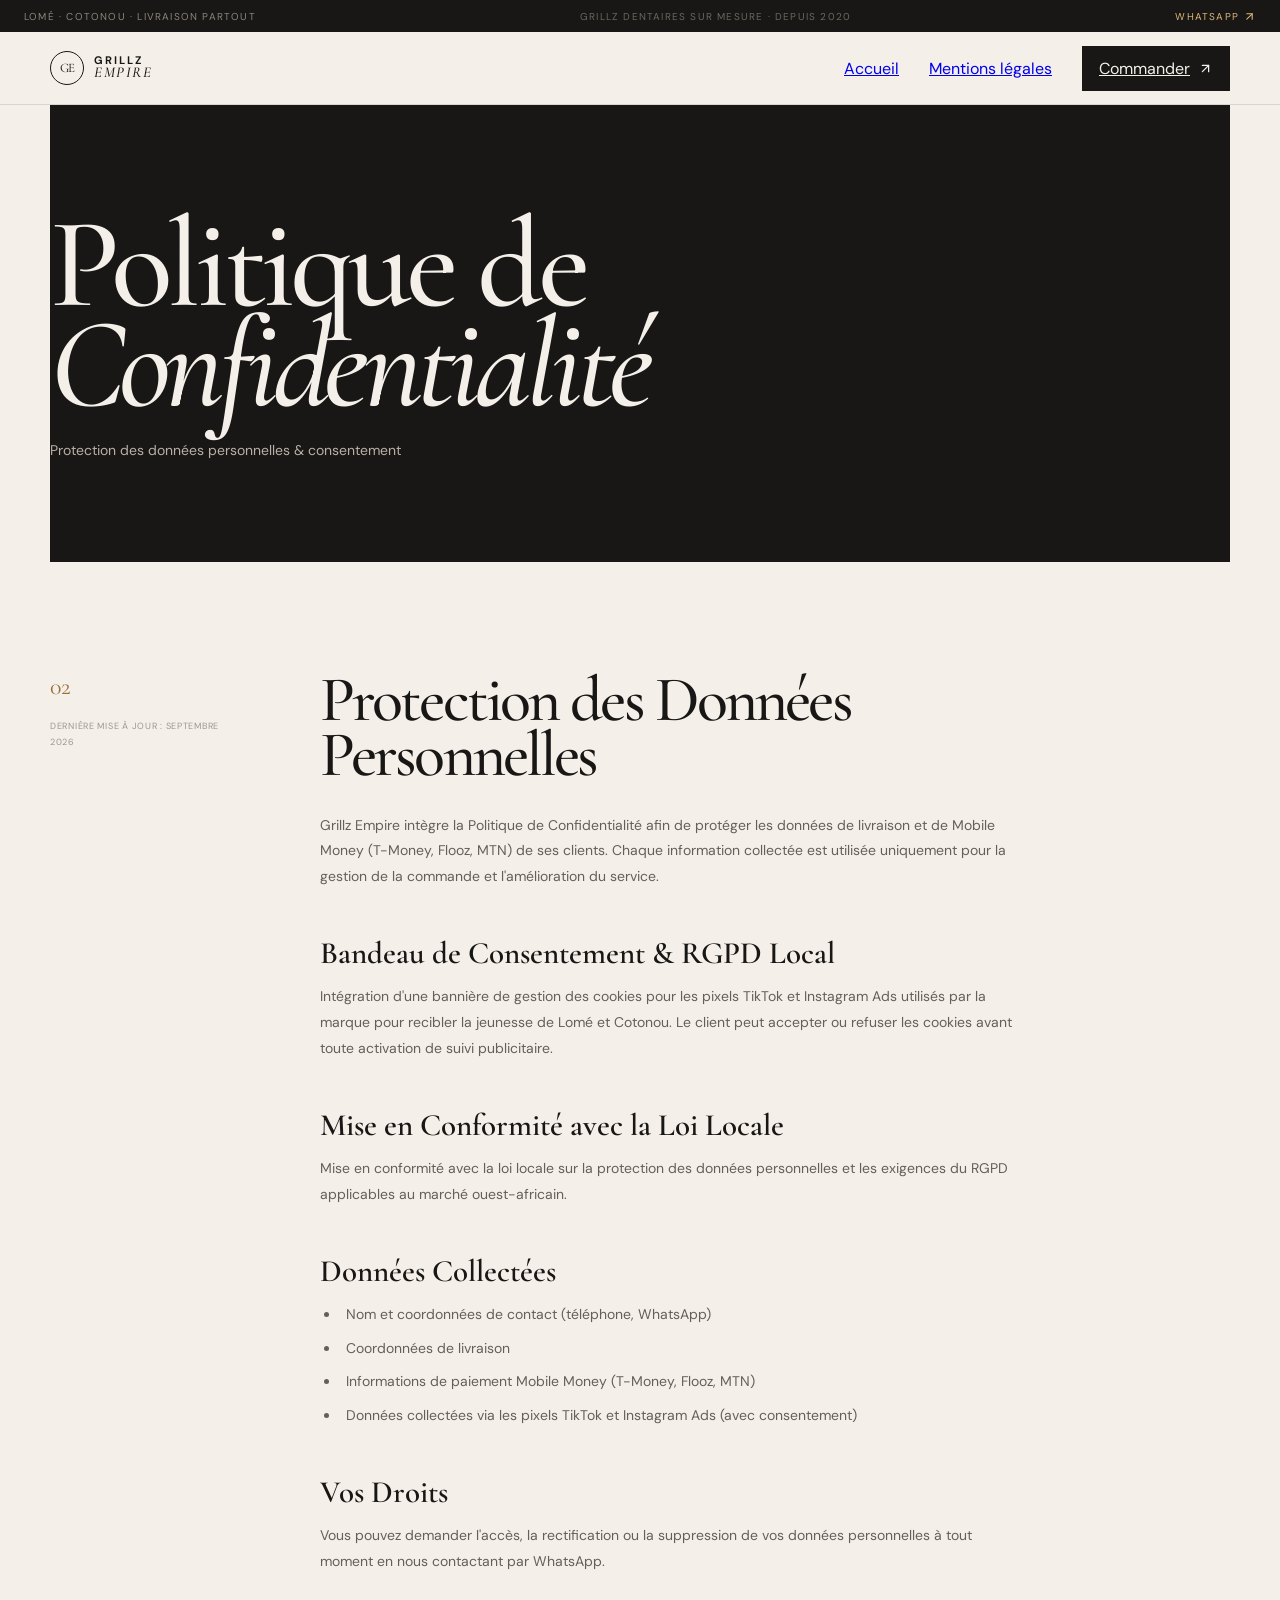
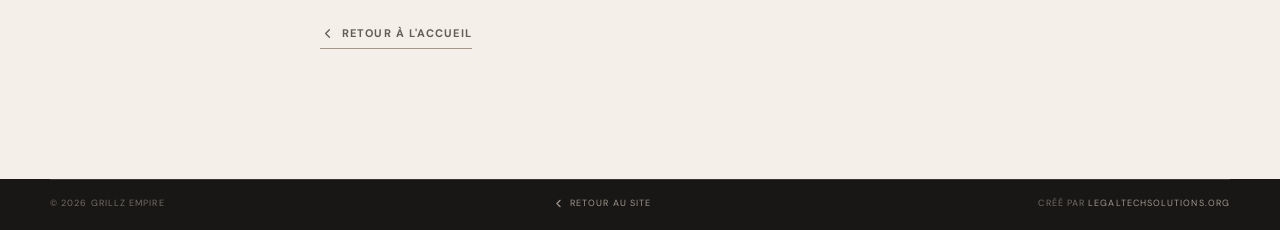
==== commit 094c67e6: "Ajout mention Creer par legaltechsolutions.org dans les footers" ====
--- a/confidentialite.html
+++ b/confidentialite.html
@@ -2,10 +2,11 @@
 <html lang="fr">
   <head>
     <meta charset="UTF-8" />
-    <meta name="viewport" content="width=device-width, initial-scale=1.0, maximum-scale=1" />
+    <meta name="viewport" content="width=device-width, initial-scale=1.0" />
     <title>Politique de Confidentialité — Grillz Empire</title>
     <meta name="description" content="Politique de confidentialité et protection des données personnelles de Grillz Empire : données de livraison, Mobile Money (T-Money, Flooz, MTN), gestion des cookies et RGPD local.">
     <link rel="icon" type="image/webp" href="Nos-realisation/grillz-logo/logo.webp" />
+    <link rel="canonical" href="https://grillzempire.com/confidentialite.html" />
     <link rel="stylesheet" href="css/style.css" />
   </head>
   <body>
@@ -78,6 +79,7 @@
             <svg xmlns="http://www.w3.org/2000/svg" width="13" height="13" viewBox="0 0 24 24" fill="none" stroke="currentColor" stroke-width="2" stroke-linecap="round" stroke-linejoin="round"><path d="m15 18-6-6 6-6"/></svg>
             Retour au site
           </a>
+          <span>Créé par <a href="https://legaltechsolutions.org" target="_blank" rel="noreferrer" style="color:#9f978d;text-decoration:none;">legaltechsolutions.org</a></span>
         </div>
       </footer>
     </div>
--- a/css/style.css
+++ b/css/style.css
@@ -47,6 +47,7 @@
 
 .hero { position: relative; min-height: 520px; display: grid; grid-template-columns: 1.02fr .98fr; align-items: center; gap: 50px; padding-top: 40px; padding-bottom: 60px; }
 .hero-copy { position: relative; z-index: 1; padding-bottom: 6px; }
+.hero-copy h2 { margin-bottom: 18px; color: #181716; font-size: clamp(48px, 6vw, 88px); line-height: .85; }
 .eyebrow { display: flex; align-items: center; gap: 10px; margin: 0 0 22px; color: #9b713b; font-size: 10px; font-weight: 700; letter-spacing: .18em; text-transform: uppercase; }
 .eyebrow-line { width: 28px; height: 1px; display: inline-block; background: currentColor; }
 h1, h2, h3, p { margin-top: 0; }
@@ -74,7 +75,7 @@
 .stars { display: flex; gap: 2px; color: #b38242; }
 .hero-proof p { margin: 4px 0 0; color: #8d857b; font-size: 10px; letter-spacing: .04em; }
 .hero-visual { position: relative; width: min(100%, 420px); justify-self: end; }
-.hero-image-frame { position: relative; width: 80%; margin-left: auto; overflow: hidden; aspect-ratio: 3/4; background: #201d19; }
+.hero-image-frame { position: relative; width: 70%; margin-left: auto; overflow: hidden; aspect-ratio: 3/4; background: #201d19; }
 .hero-image-frame::after { position: absolute; inset: 0; background: linear-gradient(145deg, rgba(255,255,255,.04), transparent 50%); content: ""; pointer-events: none; }
 .hero-image-frame img { width: 100%; height: 100%; display: block; object-fit: cover; object-position: center 25%; transition: transform .6s cubic-bezier(.23,1,.32,1); }
 .hero-visual:hover .hero-image-frame img { transform: scale(1.035); }
@@ -85,7 +86,7 @@
 .hero-scroll { position: absolute; bottom: 28px; left: 0; display: flex; align-items: center; gap: 12px; color: #9d968d; font-size: 9px; letter-spacing: .15em; text-transform: uppercase; transform: rotate(-90deg) translateX(-100%); transform-origin: left top; }
 .scroll-line { width: 42px; height: 1px; background: #b6aea3; }
 .marquee { overflow: hidden; border-top: 1px solid rgba(24,23,22,.12); border-bottom: 1px solid rgba(24,23,22,.12); background: #e9e2d8; }
-.marquee-track { display: flex; align-items: center; justify-content: space-around; gap: 36px; min-width: max-content; padding: 13px 0; color: #6c645b; font-size: 10px; font-weight: 700; letter-spacing: .22em; }
+.marquee-track { display: flex; align-items: center; gap: 36px; min-width: max-content; padding: 13px 0; color: #6c645b; font-size: 10px; font-weight: 700; letter-spacing: .22em; }
 .marquee-track i { color: #b38242; font-style: normal; font-size: 13px; }
 .section { padding-top: 80px; padding-bottom: 80px; }
 .section-heading { display: flex; align-items: end; justify-content: space-between; gap: 40px; margin-bottom: 40px; }
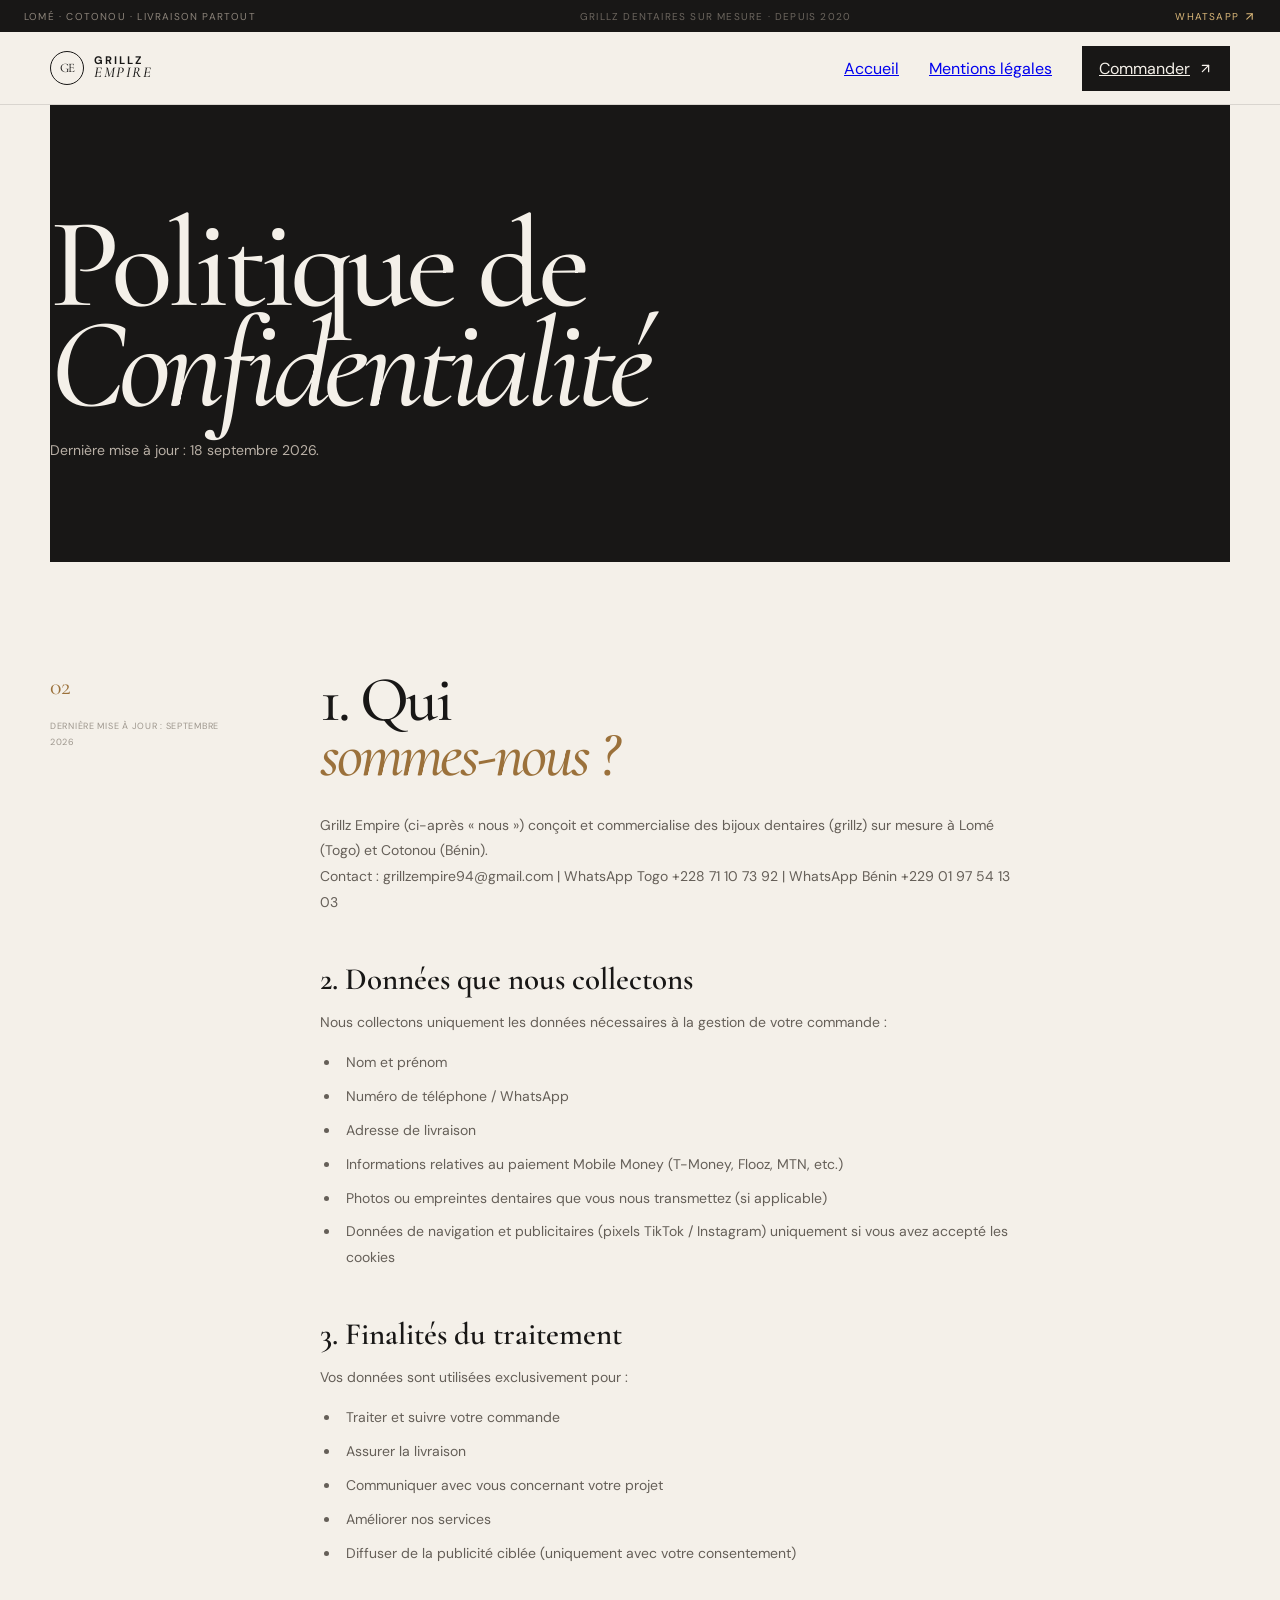
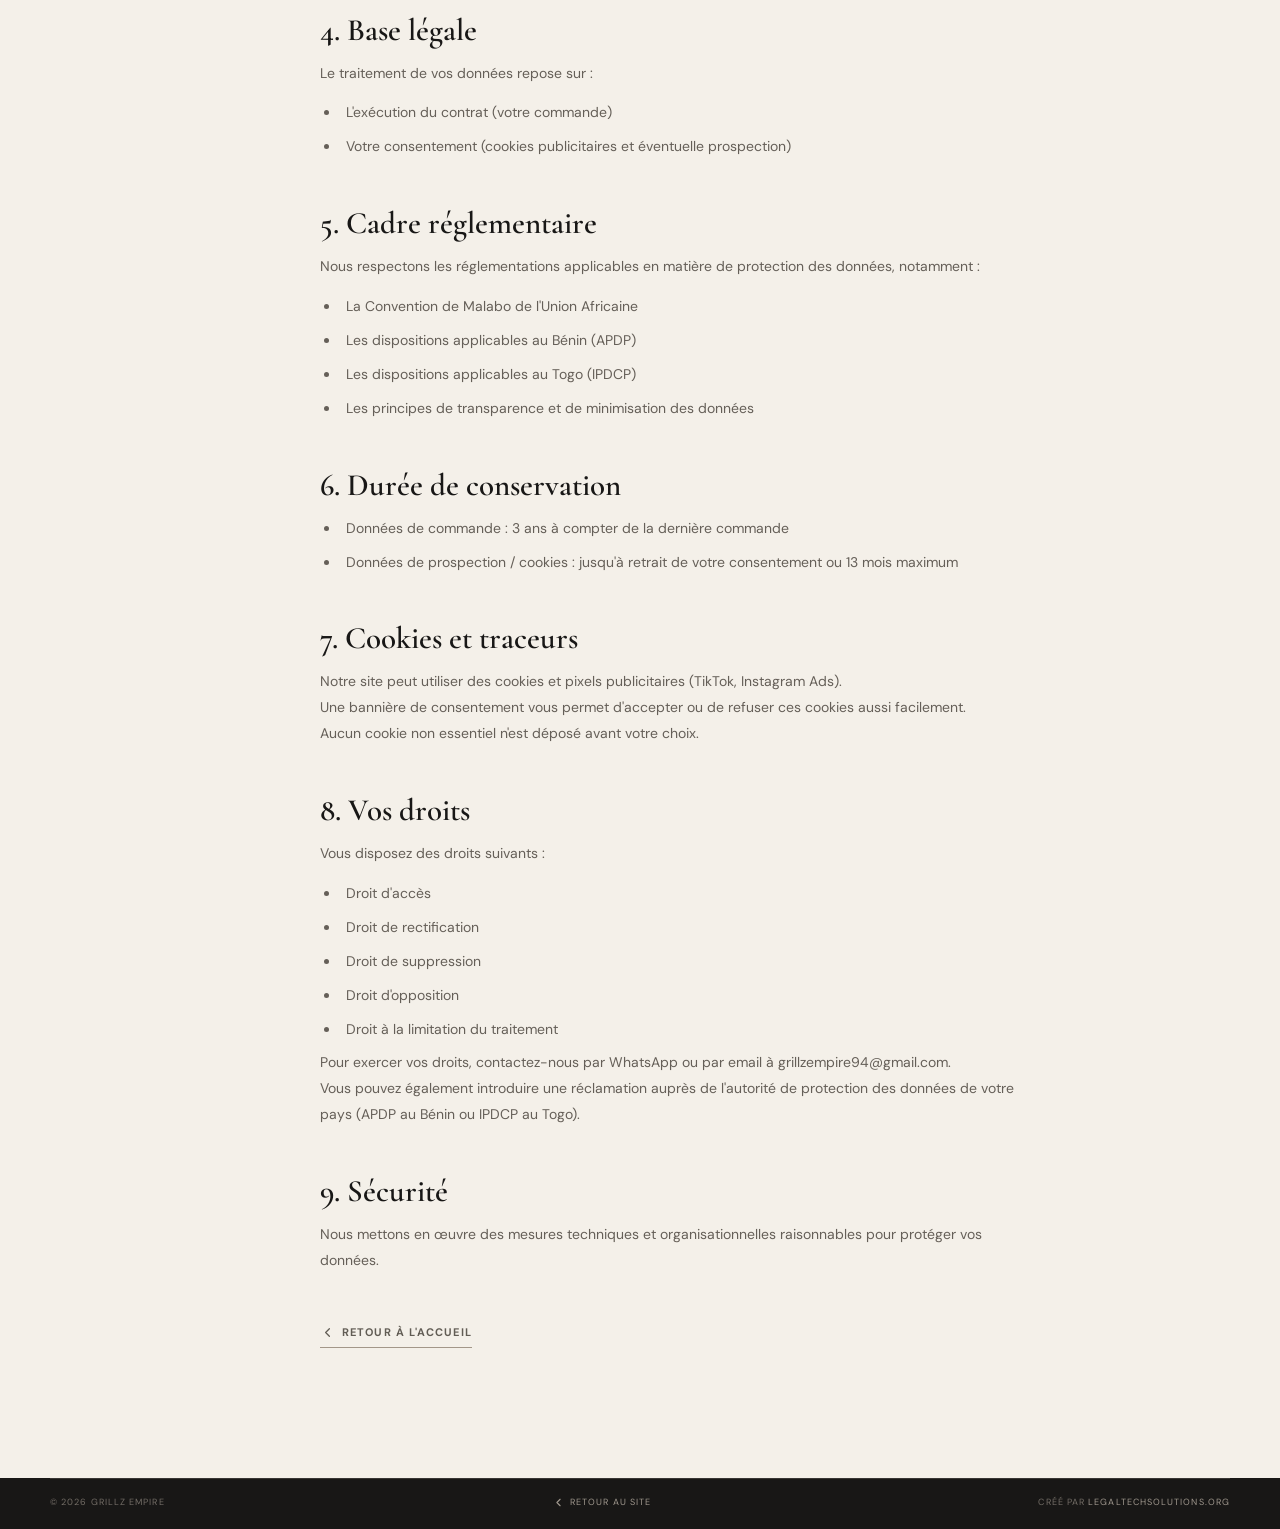
==== commit 1c008b4b: "feat: update legal pages and add CGV" ====
--- a/confidentialite.html
+++ b/confidentialite.html
@@ -4,7 +4,7 @@
     <meta charset="UTF-8" />
     <meta name="viewport" content="width=device-width, initial-scale=1.0" />
     <title>Politique de Confidentialité — Grillz Empire</title>
-    <meta name="description" content="Politique de confidentialité et protection des données personnelles de Grillz Empire : données de livraison, Mobile Money (T-Money, Flooz, MTN), gestion des cookies et RGPD local.">
+    <meta name="description" content="Politique de confidentialité et protection des données personnelles de Grillz Empire : données de livraison, Mobile Money (T-Money, Flooz, MTN), gestion des cookies et conformité OHADA.">
     <link rel="icon" type="image/webp" href="Nos-realisation/grillz-logo/logo.webp" />
     <link rel="canonical" href="https://grillzempire.com/confidentialite.html" />
     <link rel="stylesheet" href="css/style.css" />
@@ -36,7 +36,7 @@
 
       <div class="info-hero container">
         <h1>Politique de<br /><em>Confidentialité</em></h1>
-        <p>Protection des données personnelles &amp; consentement</p>
+        <p>Dernière mise à jour : 18 septembre 2026.</p>
       </div>
 
       <div class="info-content container">
@@ -45,25 +45,73 @@
           <p>Dernière mise à jour : Septembre 2026</p>
         </aside>
         <article class="info-article">
-          <h2>Protection des Données<br />Personnelles</h2>
-          <p>Grillz Empire intègre la Politique de Confidentialité afin de protéger les données de livraison et de Mobile Money (T-Money, Flooz, MTN) de ses clients. Chaque information collectée est utilisée uniquement pour la gestion de la commande et l'amélioration du service.</p>
 
-          <h3>Bandeau de Consentement &amp; RGPD Local</h3>
-          <p>Intégration d'une bannière de gestion des cookies pour les pixels TikTok et Instagram Ads utilisés par la marque pour recibler la jeunesse de Lomé et Cotonou. Le client peut accepter ou refuser les cookies avant toute activation de suivi publicitaire.</p>
+          <h2>1. Qui<br /><em>sommes-nous ?</em></h2>
+          <p>Grillz Empire (ci-après « nous ») conçoit et commercialise des bijoux dentaires (grillz) sur mesure à Lomé (Togo) et Cotonou (Bénin).<br />
+          Contact : grillzempire94@gmail.com | WhatsApp Togo +228 71 10 73 92 | WhatsApp Bénin +229 01 97 54 13 03</p>
 
-          <h3>Mise en Conformité avec la Loi Locale</h3>
-          <p>Mise en conformité avec la loi locale sur la protection des données personnelles et les exigences du RGPD applicables au marché ouest-africain.</p>
-
-          <h3>Données Collectées</h3>
+          <h3>2. Données que nous collectons</h3>
+          <p>Nous collectons uniquement les données nécessaires à la gestion de votre commande :</p>
           <ul>
-            <li>Nom et coordonnées de contact (téléphone, WhatsApp)</li>
-            <li>Coordonnées de livraison</li>
-            <li>Informations de paiement Mobile Money (T-Money, Flooz, MTN)</li>
-            <li>Données collectées via les pixels TikTok et Instagram Ads (avec consentement)</li>
+            <li>Nom et prénom</li>
+            <li>Numéro de téléphone / WhatsApp</li>
+            <li>Adresse de livraison</li>
+            <li>Informations relatives au paiement Mobile Money (T-Money, Flooz, MTN, etc.)</li>
+            <li>Photos ou empreintes dentaires que vous nous transmettez (si applicable)</li>
+            <li>Données de navigation et publicitaires (pixels TikTok / Instagram) uniquement si vous avez accepté les cookies</li>
           </ul>
 
-          <h3>Vos Droits</h3>
-          <p>Vous pouvez demander l'accès, la rectification ou la suppression de vos données personnelles à tout moment en nous contactant par WhatsApp.</p>
+          <h3>3. Finalités du traitement</h3>
+          <p>Vos données sont utilisées exclusivement pour :</p>
+          <ul>
+            <li>Traiter et suivre votre commande</li>
+            <li>Assurer la livraison</li>
+            <li>Communiquer avec vous concernant votre projet</li>
+            <li>Améliorer nos services</li>
+            <li>Diffuser de la publicité ciblée (uniquement avec votre consentement)</li>
+          </ul>
+
+          <h3>4. Base légale</h3>
+          <p>Le traitement de vos données repose sur :</p>
+          <ul>
+            <li>L'exécution du contrat (votre commande)</li>
+            <li>Votre consentement (cookies publicitaires et éventuelle prospection)</li>
+          </ul>
+
+          <h3>5. Cadre réglementaire</h3>
+          <p>Nous respectons les réglementations applicables en matière de protection des données, notamment :</p>
+          <ul>
+            <li>La Convention de Malabo de l'Union Africaine</li>
+            <li>Les dispositions applicables au Bénin (APDP)</li>
+            <li>Les dispositions applicables au Togo (IPDCP)</li>
+            <li>Les principes de transparence et de minimisation des données</li>
+          </ul>
+
+          <h3>6. Durée de conservation</h3>
+          <ul>
+            <li>Données de commande : 3 ans à compter de la dernière commande</li>
+            <li>Données de prospection / cookies : jusqu'à retrait de votre consentement ou 13 mois maximum</li>
+          </ul>
+
+          <h3>7. Cookies et traceurs</h3>
+          <p>Notre site peut utiliser des cookies et pixels publicitaires (TikTok, Instagram Ads).<br />
+          Une bannière de consentement vous permet d'accepter ou de refuser ces cookies aussi facilement.<br />
+          Aucun cookie non essentiel n'est déposé avant votre choix.</p>
+
+          <h3>8. Vos droits</h3>
+          <p>Vous disposez des droits suivants :</p>
+          <ul>
+            <li>Droit d'accès</li>
+            <li>Droit de rectification</li>
+            <li>Droit de suppression</li>
+            <li>Droit d'opposition</li>
+            <li>Droit à la limitation du traitement</li>
+          </ul>
+          <p>Pour exercer vos droits, contactez-nous par WhatsApp ou par email à grillzempire94@gmail.com.<br />
+          Vous pouvez également introduire une réclamation auprès de l'autorité de protection des données de votre pays (APDP au Bénin ou IPDCP au Togo).</p>
+
+          <h3>9. Sécurité</h3>
+          <p>Nous mettons en œuvre des mesures techniques et organisationnelles raisonnables pour protéger vos données.</p>
 
           <a class="info-action underlined-link" href="index.html">
             <svg xmlns="http://www.w3.org/2000/svg" width="15" height="15" viewBox="0 0 24 24" fill="none" stroke="currentColor" stroke-width="2" stroke-linecap="round" stroke-linejoin="round"><path d="m15 18-6-6 6-6"/></svg>
@@ -84,4 +132,4 @@
       </footer>
     </div>
   </body>
-</html>+</html>
